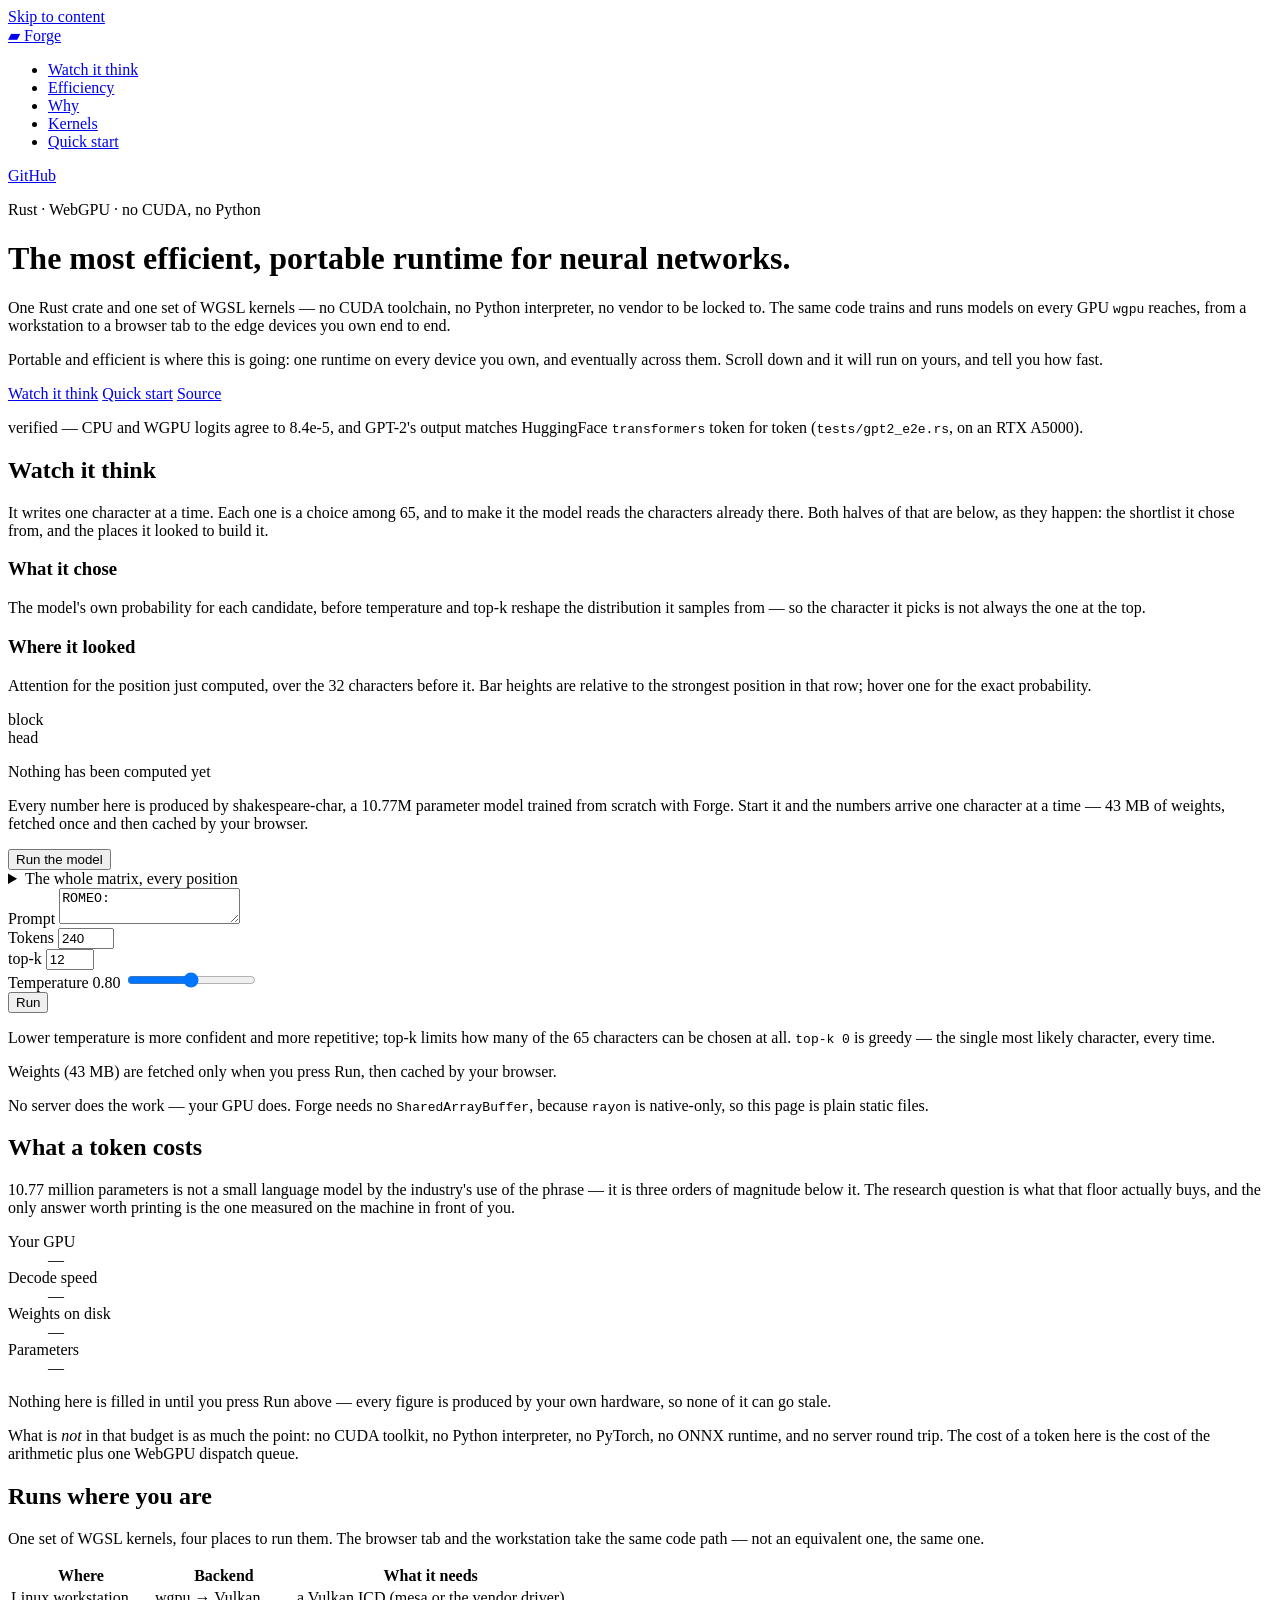
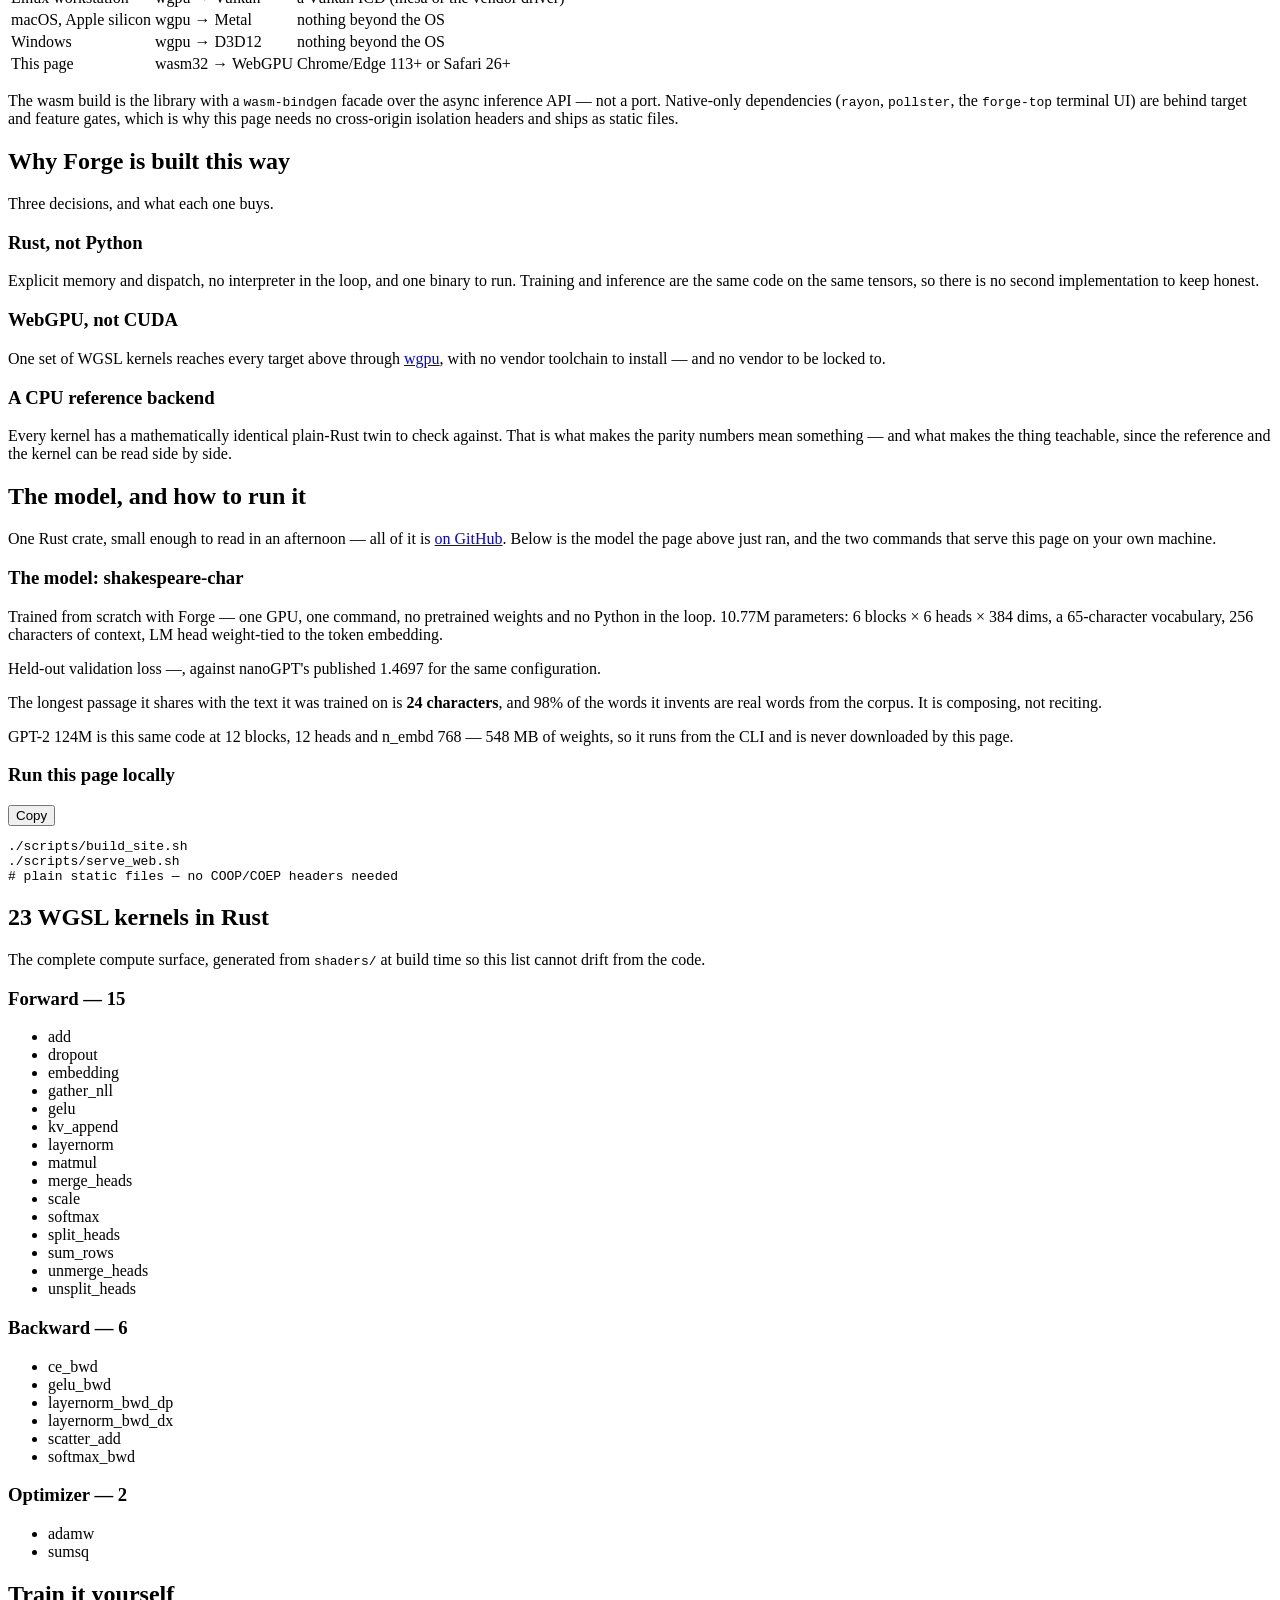
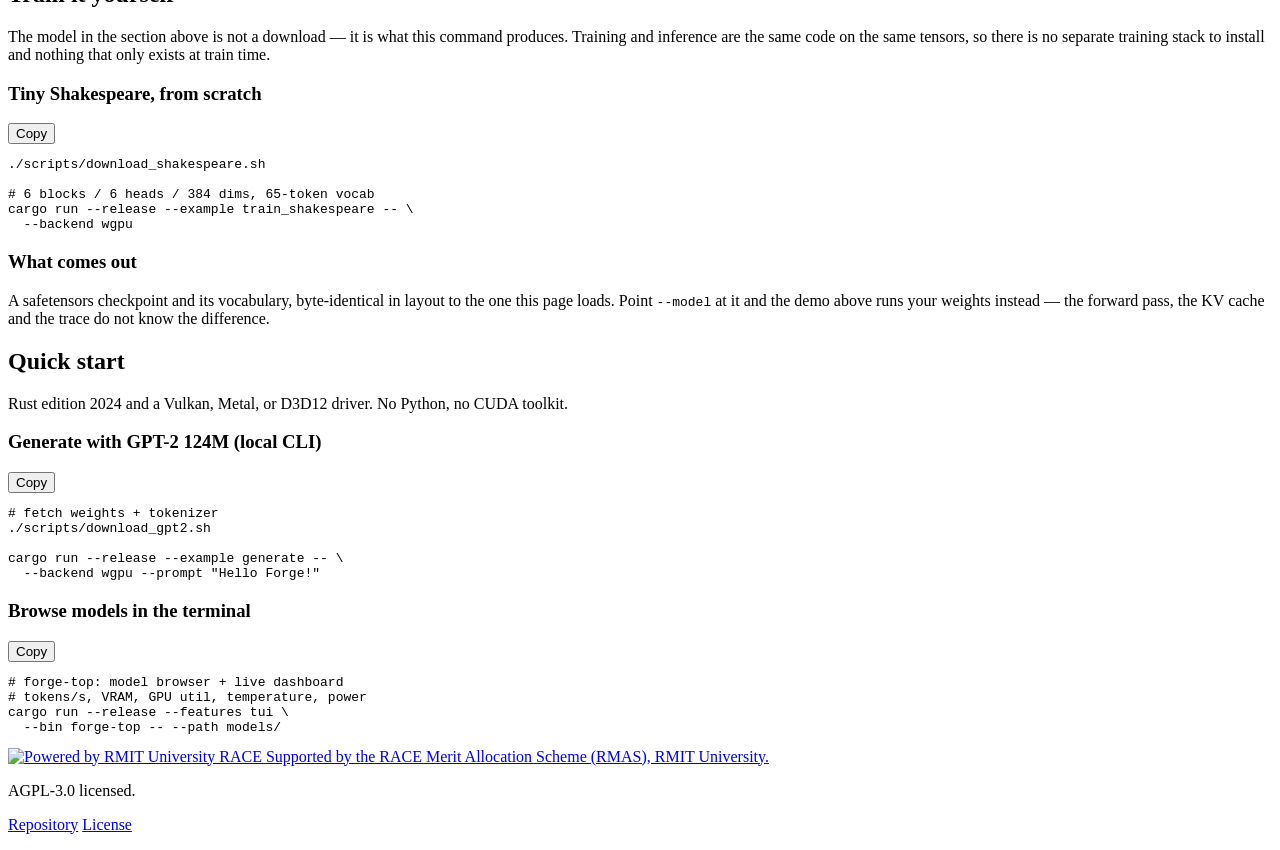
==== docs/src/index.html @ 886dc144 "update hero header and support program info Signed-off-by: bowen <bowen.li.hurd@gmail.com>" ====
<!doctype html>
<html lang="en">
  <head>
    <meta charset="utf-8" />
    <meta name="viewport" content="width=device-width, initial-scale=1" />
    <title>Forge — an efficient, portable runtime for neural networks</title>
    <meta
      name="description"
      content="Forge is a runtime for training and running neural networks: one Rust crate
               and one set of WGSL kernels, no CUDA toolchain and no Python interpreter. The same
               code runs on every GPU wgpu reaches — Vulkan, Metal, D3D12 and WebGPU in a
               browser tab — so it goes wherever the hardware you own goes. Read a GPT's own
               attention matrix, head by head, on your own GPU, and measure what a token
               costs there."
    />
    <!-- Relative, never root-absolute: the site is served from /forge/, not /. -->
    <link rel="stylesheet" href="./assets/app.css" />
    <link rel="icon" href="./favicon.svg" type="image/svg+xml" />
  </head>
  <body>
    <a
      href="#main"
      class="sr-only focus:not-sr-only focus:absolute focus:z-50 focus:m-3 focus:rounded focus:bg-forge-600 focus:px-3 focus:py-2 focus:text-white"
      >Skip to content</a
    >

    <nav
      class="sticky top-0 z-40 border-b border-ink-100 bg-white/85 backdrop-blur dark:border-ink-800 dark:bg-ink-950/85"
    >
      <div class="wrap flex h-14 items-center justify-between gap-4">
        <a href="#top" class="flex items-center gap-2 font-semibold tracking-tight">
          <span aria-hidden="true" class="text-forge-500">▰</span> Forge
        </a>
        <ul class="hidden gap-5 text-sm text-ink-500 sm:flex dark:text-ink-300">
          <li><a class="hover:text-forge-600" href="#demo">Watch it think</a></li>
          <li><a class="hover:text-forge-600" href="#efficiency">Efficiency</a></li>
          <li><a class="hover:text-forge-600" href="#why">Why</a></li>
          <li><a class="hover:text-forge-600" href="#kernels">Kernels</a></li>
          <li><a class="hover:text-forge-600" href="#quickstart">Quick start</a></li>
        </ul>
        <a
          class="btn-ghost text-sm"
          href="https://github.com/Aisuko/forge"
          rel="noopener"
          >GitHub</a
        >
      </div>
    </nav>

    <main id="main">
      <!-- ── Hero ────────────────────────────────────────────────────── -->
      <header id="top" class="wrap py-16 sm:py-24">
        <p class="chip">Rust · WebGPU · no CUDA, no Python</p>
        <!-- Through v7 the page opened by asking how little it takes to run a
             language model. That sells the demo, not the project: the small
             model is a consequence of the goal, not the goal. The goal is the
             runtime. -->
        <h1 class="mt-5 text-4xl font-bold tracking-tight sm:text-6xl">
          The most efficient, portable runtime for
          <span class="text-forge-600">neural networks</span>.
        </h1>
        <p class="lede text-lg">
          One Rust crate and one set of WGSL kernels — no CUDA toolchain, no
          Python interpreter, no vendor to be locked to. The same code trains and runs
          models on every GPU <code class="font-mono">wgpu</code> reaches, from
          a workstation to a browser tab to the edge devices you own end to end.
        </p>
        <!-- Stated as a direction, deliberately: splitting one job across
             several devices is excluded from Roadmap V4, and the rest of this
             page only prints numbers it measured. -->
        <p class="lede text-lg">
          Portable and efficient is where this is going: one runtime on every
          device you own, and eventually across them. Scroll down and it will
          run on yours, and tell you how fast.
        </p>
        <div class="mt-8 flex flex-wrap gap-3">
          <a class="btn-primary" href="#demo">Watch it think</a>
          <a class="btn-ghost" href="#quickstart">Quick start</a>
          <a class="btn-ghost" href="https://github.com/Aisuko/forge" rel="noopener"
            >Source</a
          >
        </div>

        <!-- All the parity evidence the page needs, in one line. Measured
             locally on an RTX A5000 by tests/gpt2_e2e.rs — CI runs on a
             software Vulkan driver and does not produce these numbers. -->
        <p class="mt-10 max-w-2xl text-sm text-ink-500 dark:text-ink-300">
          <span class="font-mono text-forge-600">verified</span> — CPU and WGPU
          logits agree to <span class="font-mono">8.4e-5</span>, and GPT-2's
          output matches HuggingFace
          <code class="font-mono">transformers</code> token for token
          (<code class="font-mono">tests/gpt2_e2e.rs</code>, on an RTX A5000).
        </p>
      </header>

      <!-- ── Watch it think: the attention matrix, flat ──────────────── -->
      <section id="demo" class="section">
        <!-- No full-bleed wrapper any more: a flat grid reads better at the
             page's own width than stretched to 1800px, which the six-station
             3D pipeline needed and nothing here does. -->
        <div>
          <div class="wrap">
            <h2 class="h2">Watch it think</h2>
            <!-- The section's claim, stated. Through v6 this heading was
                 followed straight by a 246 x 246 grid, which is an answer to a
                 question the visitor had not been asked yet. -->
            <p class="lede">
              It writes one character at a time. Each one is a choice among 65,
              and to make it the model reads the characters already there. Both
              halves of that are below, as they happen: the shortlist it chose
              from, and the places it looked to build it.
            </p>
          </div>

          <div class="wrap mt-8 grid items-start gap-5 lg:grid-cols-5">
            <div class="lg:col-span-3">
              <!-- The two panels share one cover, so it must wrap both. -->
              <div id="stage-panels" class="relative">
                <div class="card">
                  <h3 class="panel-h">What it chose</h3>
                  <!-- These probabilities are top_probs() over the raw logits —
                       a real softmax across the whole vocabulary, taken before
                       temperature and top-k touch anything. Saying so matters:
                       the character actually sampled comes from the reshaped
                       distribution, so the top bar and the chosen bar are
                       allowed to differ, and that is the panel's best moment
                       rather than a bug. -->
                  <p class="panel-sub">
                    The model's own probability for each candidate, before
                    temperature and top-k reshape the distribution it samples
                    from — so the character it picks is not always the one at the
                    top.
                  </p>
                  <p id="dec-context" class="dec-context"></p>
                  <div id="dec-bars" class="mt-2"></div>
                  <p id="dec-note" class="panel-note"></p>
                </div>

                <div id="look-card" class="card mt-4">
                  <h3 class="panel-h">Where it looked</h3>
                  <p class="panel-sub">
                    Attention for the position just computed, over the 32
                    characters before it. Bar heights are relative to the
                    strongest position in that row; hover one for the exact
                    probability.
                  </p>

                  <!-- 6 blocks x 6 heads. Buttons, not a <select>: the whole
                       point is that switching is one click and the difference
                       between two heads is visible immediately — which it only
                       is now that the caption underneath says what changed. -->
                  <div class="mt-4 flex flex-wrap items-center gap-x-4 gap-y-2">
                    <div class="head-pick" role="group" aria-label="Block">
                      <span class="head-pick-label">block</span>
                      <div id="pick-block" class="contents"></div>
                    </div>
                    <div class="head-pick" role="group" aria-label="Head">
                      <span class="head-pick-label">head</span>
                      <div id="pick-head" class="contents"></div>
                    </div>
                  </div>

                  <div id="heat-strip" class="strip mt-3"></div>
                  <!-- Every clause of this line is generated from a number
                       measured on the matrix in front of you. Hand-written head
                       labels were the alternative and they cannot survive a
                       retrain. -->
                  <p
                    id="heat-caption"
                    class="panel-caption"
                    role="status"
                    aria-live="polite"
                  ></p>
                </div>

                <!-- Until the model runs both panels are empty. The Run button
                     beside them says what to press, but on a phone the columns
                     stack and it is a screen away, so the cover still carries
                     the idle, loading and failed states and starts the same
                     run. Removed for good once real numbers land. -->
                <div id="stage-idle" class="stage-idle">
                  <p class="text-sm font-medium">Nothing has been computed yet</p>
                  <p
                    id="stage-idle-text"
                    class="mt-1 max-w-md text-xs text-ink-500 dark:text-ink-300"
                    role="status"
                    aria-live="polite"
                  >
                    Every number here is produced by
                    <span class="font-mono">shakespeare-char</span>, a 10.77M
                    parameter model trained from scratch with Forge. Start it and
                    the numbers arrive one character at a time — 43 MB of
                    weights, fetched once and then cached by your browser.
                  </p>
                  <button id="stage-idle-run" class="btn-primary mt-4" type="button">
                    Run the model
                  </button>
                </div>
              </div>

              <!-- The overview, for people who want it — and closed by default,
                   because at 246 positions it is a two-pixel-per-cell picture
                   with no room for the character axes, which is exactly the
                   thing nobody could read. -->
              <details id="heat-details" class="mt-4">
                <summary class="heat-summary">
                  The whole matrix, every position
                </summary>
                <div class="heat-wrap mt-3">
                  <canvas id="heat" class="h-full w-full" aria-hidden="true"></canvas>
                </div>
                <p id="heat-readout" class="heat-readout" role="status"></p>
                <!-- Said out loud because it is the one place the picture is not
                     the number: a linear ramp would render as a bright diagonal
                     on black and nothing else. -->
                <p class="mt-1 text-xs text-ink-500 dark:text-ink-300">
                  Rows are queries, columns are keys, and the triangle is the
                  causal mask — no position may attend to the future. Brightness
                  is <span class="font-mono">p<sup>0.45</sup></span> so small
                  weights stay visible; the number you hover is the raw
                  probability.
                </p>
              </details>
            </div>

            <!-- The controls sit beside the grid, not under it: pressing Run
                 and watching the matrix fill in is the whole point, and that
                 only reads as one action if both are on screen at once. -->
            <div class="lg:col-span-2">
              <div class="card">
                <!-- Replaced by demo.js when WebGPU is unavailable; the page
                     stays complete either way. -->
                <div id="demo-panel">
                  <noscript>
                    <p class="text-sm text-ink-500 dark:text-ink-300">
                      The demo needs JavaScript. Everything else on this page
                      works without it — or run the model locally with
                      <code class="font-mono">./scripts/build_site.sh</code>.
                    </p>
                  </noscript>

                  <div id="demo-app" hidden>
                    <label for="demo-prompt" class="block text-sm font-medium"
                      >Prompt</label
                    >
                    <textarea
                      id="demo-prompt"
                      rows="2"
                      class="mt-2 w-full rounded-lg border border-ink-100 bg-white p-3 font-mono text-sm dark:border-ink-700 dark:bg-ink-900"
                    >ROMEO:</textarea
                    >
                    <!-- Toggled through the `hidden` *property* by demo.js, so
                         it must not also carry Tailwind's `hidden` class —
                         display:none from a class survives hidden = false. -->
                    <p
                      id="demo-charset"
                      class="mt-2 text-sm text-forge-700 dark:text-forge-300"
                      role="status"
                      hidden
                    ></p>

                    <div class="mt-4 flex flex-wrap items-end gap-4">
                      <div>
                        <label for="demo-tokens" class="block text-sm font-medium"
                          >Tokens</label
                        >
                        <input
                          id="demo-tokens"
                          type="number"
                          value="240"
                          min="1"
                          max="240"
                          class="mt-1 w-24 rounded-lg border border-ink-100 bg-white p-2 font-mono text-sm dark:border-ink-700 dark:bg-ink-900"
                        />
                      </div>
                      <div>
                        <label for="demo-topk" class="block text-sm font-medium"
                          >top-k</label
                        >
                        <input
                          id="demo-topk"
                          type="number"
                          value="12"
                          min="0"
                          max="65"
                          class="mt-1 w-24 rounded-lg border border-ink-100 bg-white p-2 font-mono text-sm dark:border-ink-700 dark:bg-ink-900"
                        />
                      </div>
                      <div>
                        <label for="demo-temp" class="block text-sm font-medium"
                          >Temperature
                          <span id="demo-temp-out" class="font-mono text-ink-500 dark:text-ink-300"
                            >0.80</span
                          ></label
                        >
                        <input
                          id="demo-temp"
                          type="range"
                          value="0.8"
                          min="0.1"
                          max="1.5"
                          step="0.05"
                          class="mt-3 w-40 accent-forge-500"
                        />
                      </div>
                      <button id="demo-run" class="btn-primary" type="button">
                        Run
                      </button>
                      <button id="demo-stop" class="btn-ghost" type="button" hidden>
                        Stop
                      </button>
                    </div>

                    <!-- top-k 40 over a 65-character vocabulary keeps 62% of the
                         vocabulary, which is barely a filter; nanoGPT's 200 is
                         tuned for 50257 BPE tokens. 12 is the equivalent cut
                         here. -->
                    <p class="mt-3 text-xs text-ink-500 dark:text-ink-300">
                      Lower temperature is more confident and more repetitive;
                      top-k limits how many of the 65 characters can be chosen at
                      all. <code class="font-mono">top-k 0</code> is greedy — the
                      single most likely character, every time.
                    </p>

                    <div id="demo-progress-wrap" class="mt-4" aria-hidden="true" hidden>
                      <div
                        class="h-2 w-full overflow-hidden rounded bg-ink-100 dark:bg-ink-800"
                      >
                        <div
                          id="demo-progress"
                          class="h-full w-0 bg-forge-500 transition-[width]"
                        ></div>
                      </div>
                    </div>

                    <p
                      id="demo-status"
                      class="mt-3 font-mono text-xs text-ink-500 dark:text-ink-300"
                      role="status"
                      aria-live="polite"
                    >
                      Weights (43 MB) are fetched only when you press Run, then
                      cached by your browser.
                    </p>

                    <pre
                      id="demo-output"
                      class="scroll-x mt-4 max-h-96 min-h-32 overflow-y-auto whitespace-pre-wrap rounded-lg border border-ink-100 bg-white p-4 font-mono text-sm dark:border-ink-700 dark:bg-ink-900"
                    ></pre>

                    <!-- Filled by demo.js from model/metrics.json, which
                         ship_char_model.sh writes beside the weights. Stays
                         empty when that file is absent: a hard-coded quality
                         figure is exactly what this element exists to replace. -->
                    <p
                      id="demo-quality"
                      class="mt-3 text-xs text-ink-500 dark:text-ink-300"
                      hidden
                    ></p>
                  </div>
                </div>
              </div>
            </div>
          </div>

          <!-- Shown instead of the grid if the 2D canvas is unavailable or
               attention.js fails to load. Plain prose, so it survives whatever
               took the canvas down. -->
          <div id="stage-fallback" class="wrap mt-4" hidden>
            <div class="card">
              <h3 class="font-semibold">The calculation, in words</h3>
              <p class="mt-2 text-sm text-ink-500 dark:text-ink-300">
                "Where it looked" could not be drawn in this browser. The model
                still ran on your GPU, and the shortlist and the numbers beside
                it are real. What the missing panel shows is this: each character
                becomes a 384-number
                vector — its token embedding plus a position embedding — and
                that vector is the residual stream every later stage reads and
                writes. A LayerNorm rescales it; one matrix multiply turns it
                into a Query, a Key and a Value per head; each Query is scored
                against every Key as q · kᵢ / √64; a softmax over those scores,
                masked so no position sees the future, decides how much of each
                Value to collect; and the weighted sum is the head's output. Six
                heads do that at once on different 64-dimension slices, their
                outputs are laid end to end back into 384 numbers, a projection
                mixes them, and the result is <em>added</em> to the stream
                rather than replacing it. A second LayerNorm, an MLP that widens
                384 → 1536, applies GELU and comes back, one more addition —
                and that is one block, six blocks deep. A final LayerNorm and
                the embedding table used backwards turn the last position's 384
                numbers into a probability for each of the 65 characters.
              </p>
              <p id="stage-fallback-tokens" class="mt-3 font-mono text-xs text-ink-500 dark:text-ink-300"></p>
            </div>
          </div>

          <p class="wrap mt-4 text-sm text-ink-500 dark:text-ink-300">
            No server does the work — your GPU does. Forge needs no
            <code class="font-mono">SharedArrayBuffer</code>, because
            <code class="font-mono">rayon</code> is native-only, so this page is
            plain static files.
          </p>
        </div>
      </section>

      <!-- ── What a token costs ──────────────────────────────────────── -->
      <section id="efficiency" class="section">
        <div class="wrap">
          <h2 class="h2">What a token costs</h2>
          <p class="lede">
            10.77 million parameters is not a small language model by the
            industry's use of the phrase — it is three orders of magnitude
            below it. The research question is what that floor actually buys,
            and the only answer worth printing is the one measured on the
            machine in front of you.
          </p>

          <div class="mt-8 grid gap-5 sm:grid-cols-2 lg:grid-cols-4">
            <div class="card">
              <dt class="text-sm text-ink-500 dark:text-ink-300">Your GPU</dt>
              <dd id="eff-gpu" class="mt-1 font-mono text-sm">—</dd>
            </div>
            <div class="card">
              <dt class="text-sm text-ink-500 dark:text-ink-300">Decode speed</dt>
              <dd id="eff-tps" class="mt-1 text-2xl font-semibold">—</dd>
            </div>
            <div class="card">
              <dt class="text-sm text-ink-500 dark:text-ink-300">Weights on disk</dt>
              <dd id="eff-size" class="mt-1 text-2xl font-semibold">—</dd>
            </div>
            <div class="card">
              <dt class="text-sm text-ink-500 dark:text-ink-300">Parameters</dt>
              <dd id="eff-params" class="mt-1 text-2xl font-semibold">—</dd>
            </div>
          </div>

          <p id="eff-note" class="mt-4 text-sm text-ink-500 dark:text-ink-300">
            Nothing here is filled in until you press Run above — every figure
            is produced by your own hardware, so none of it can go stale.
          </p>

          <p class="mt-5 max-w-3xl text-sm text-ink-500 dark:text-ink-300">
            What is <em>not</em> in that budget is as much the point: no CUDA
            toolkit, no Python interpreter, no PyTorch, no ONNX runtime, and no
            server round trip. The cost of a token here is the cost of the
            arithmetic plus one WebGPU dispatch queue.
          </p>
        </div>
      </section>

      <!-- ── Runs where you are ──────────────────────────────────────── -->
      <section id="portable" class="section">
        <div class="wrap">
          <h2 class="h2">Runs where you are</h2>
          <p class="lede">
            One set of WGSL kernels, four places to run them. The browser tab
            and the workstation take the same code path — not an equivalent
            one, the same one.
          </p>

          <div class="scroll-x mt-8">
            <table class="w-full min-w-xl text-left text-sm">
              <thead class="text-ink-500 dark:text-ink-300">
                <tr class="border-b border-ink-100 dark:border-ink-800">
                  <th class="py-2 pr-4 font-medium">Where</th>
                  <th class="py-2 pr-4 font-medium">Backend</th>
                  <th class="py-2 font-medium">What it needs</th>
                </tr>
              </thead>
              <tbody class="font-mono text-xs">
                <tr class="border-b border-ink-100 dark:border-ink-800">
                  <td class="py-2 pr-4">Linux workstation</td>
                  <td class="py-2 pr-4">wgpu → Vulkan</td>
                  <td class="py-2">a Vulkan ICD (mesa or the vendor driver)</td>
                </tr>
                <tr class="border-b border-ink-100 dark:border-ink-800">
                  <td class="py-2 pr-4">macOS, Apple silicon</td>
                  <td class="py-2 pr-4">wgpu → Metal</td>
                  <td class="py-2">nothing beyond the OS</td>
                </tr>
                <tr class="border-b border-ink-100 dark:border-ink-800">
                  <td class="py-2 pr-4">Windows</td>
                  <td class="py-2 pr-4">wgpu → D3D12</td>
                  <td class="py-2">nothing beyond the OS</td>
                </tr>
                <tr>
                  <td class="py-2 pr-4">This page</td>
                  <td class="py-2 pr-4">wasm32 → WebGPU</td>
                  <td class="py-2">Chrome/Edge 113+ or Safari 26+</td>
                </tr>
              </tbody>
            </table>
          </div>

          <p class="mt-5 max-w-3xl text-sm text-ink-500 dark:text-ink-300">
            The wasm build is the library with a
            <code class="font-mono">wasm-bindgen</code> facade over the async
            inference API — not a port. Native-only dependencies
            (<code class="font-mono">rayon</code>,
            <code class="font-mono">pollster</code>, the
            <code class="font-mono">forge-top</code> terminal UI) are behind
            target and feature gates, which is why this page needs no
            cross-origin isolation headers and ships as static files.
          </p>
        </div>
      </section>

      <!-- ── Why ─────────────────────────────────────────────────────── -->
      <section id="why" class="section">
        <div class="wrap">
          <h2 class="h2">Why Forge is built this way</h2>
          <p class="lede">Three decisions, and what each one buys.</p>

          <div class="mt-8 grid gap-5 md:grid-cols-3">
            <div class="card">
              <h3 class="font-semibold">Rust, not Python</h3>
              <p class="mt-2 text-sm text-ink-500 dark:text-ink-300">
                Explicit memory and dispatch, no interpreter in the loop, and
                one binary to run. Training and inference are the same code on
                the same tensors, so there is no second implementation to keep
                honest.
              </p>
            </div>
            <div class="card">
              <h3 class="font-semibold">WebGPU, not CUDA</h3>
              <p class="mt-2 text-sm text-ink-500 dark:text-ink-300">
                One set of WGSL kernels reaches every target above through
                <a class="text-forge-600 hover:underline" href="https://github.com/gfx-rs/wgpu" rel="noopener">wgpu</a>,
                with no vendor toolchain to install — and no vendor to be
                locked to.
              </p>
            </div>
            <div class="card">
              <h3 class="font-semibold">A CPU reference backend</h3>
              <p class="mt-2 text-sm text-ink-500 dark:text-ink-300">
                Every kernel has a mathematically identical plain-Rust twin to
                check against. That is what makes the parity numbers mean
                something — and what makes the thing teachable, since the
                reference and the kernel can be read side by side.
              </p>
            </div>
          </div>
        </div>
      </section>

      <!-- ── The model, and how to run it ────────────────────────────── -->
      <!-- Through v7 this section was "Read the whole thing": a four-entry
           catalogue of source directories plus the safetensors-vs-.pt
           checkpoint note. That is a table of contents for a repo the visitor
           has not cloned, and it restated block dimensions the section above
           has already shown them. The invitation to read now fits in one link,
           and the two cards keep what is actually about this page: the model it
           ran, and how to serve it yourself. -->
      <section id="read" class="section">
        <div class="wrap">
          <h2 class="h2">The model, and how to run it</h2>
          <p class="lede">
            One Rust crate, small enough to read in an afternoon — all of it is
            <a
              class="text-forge-600 hover:underline"
              href="https://github.com/Aisuko/forge"
              rel="noopener"
              >on GitHub</a
            >. Below is the model the page above just ran, and the two commands
            that serve this page on your own machine.
          </p>

          <!-- items-start, not the default stretch: the commands card is three
               lines against the model card's four paragraphs, and stretched to
               match it is two thirds empty box, which reads as content that
               failed to load. -->
          <div class="mt-8 grid items-start gap-5 md:grid-cols-2">
            <div class="card">
              <h3 class="font-semibold">
                The model: <span class="font-mono">shakespeare-char</span>
              </h3>
              <p class="mt-2 text-sm text-ink-500 dark:text-ink-300">
                Trained from scratch with Forge — one GPU, one command, no
                pretrained weights and no Python in the loop. 10.77M parameters:
                6 blocks × 6 heads × 384 dims, a 65-character vocabulary, 256
                characters of context, LM head weight-tied to the token
                embedding.
              </p>
              <!-- #model-val is filled by demo.js from model/metrics.json,
                   which ship_char_model.sh writes by *measuring* the weights it
                   ships. The em dash is what a visitor sees if that file is
                   missing; a number typed in here is what this element exists to
                   avoid. -->
              <p class="mt-2 text-sm text-ink-500 dark:text-ink-300">
                Held-out validation loss
                <span id="model-val" class="font-mono">—</span>, against
                nanoGPT's published <span class="font-mono">1.4697</span> for the
                same configuration.
              </p>
              <!-- Measured 2026-07-30 on the shipped weights by the corpus probe
                   in scripts/train_char.sh; recorded in
                   checkpoints/campaign/report.md. Static because the probe lives
                   in the campaign harness, not the trainer, so metrics.json has
                   no field for it — unlike the loss above, this figure does not
                   update itself. -->
              <p class="mt-2 text-sm text-ink-500 dark:text-ink-300">
                The longest passage it shares with the text it was trained on is
                <strong>24 characters</strong>, and 98% of the words it invents
                are real words from the corpus. It is composing, not reciting.
              </p>
              <p class="mt-2 text-sm text-ink-500 dark:text-ink-300">
                GPT-2 124M is this same code at 12 blocks, 12 heads and n_embd
                768 — 548 MB of weights, so it runs from the CLI and is never
                downloaded by this page.
              </p>
            </div>
            <div class="card">
              <div class="flex items-center justify-between gap-3">
                <h3 class="font-semibold">Run this page locally</h3>
                <button class="btn-ghost text-xs" type="button" data-copy="cmd-web">
                  Copy
                </button>
              </div>
              <div class="scroll-x mt-3">
                <pre id="cmd-web" class="font-mono text-xs leading-relaxed">./scripts/build_site.sh
./scripts/serve_web.sh
# plain static files — no COOP/COEP headers needed</pre>
              </div>
            </div>
          </div>
        </div>
      </section>

      <!-- ── Kernels ─────────────────────────────────────────────────── -->
      <section id="kernels" class="section">
        <div class="wrap">
          <h2 class="h2">23 WGSL kernels in Rust</h2>
          <p class="lede">
            The complete compute surface, generated from
            <code class="font-mono">shaders/</code> at build time so this list
            cannot drift from the code.
          </p>
          <!-- Generated from shaders/ at build time by scripts/build_site.sh;
               edit that script, not this list. -->
          <div id="kernel-list" class="mt-8 grid gap-5 md:grid-cols-3">
            <div class="card">
              <h3 class="font-semibold">Forward — 15</h3>
              <ul class="mt-3 flex flex-wrap gap-1.5 font-mono text-xs">
                <li class="chip">add</li>
                <li class="chip">dropout</li>
                <li class="chip">embedding</li>
                <li class="chip">gather_nll</li>
                <li class="chip">gelu</li>
                <li class="chip">kv_append</li>
                <li class="chip">layernorm</li>
                <li class="chip">matmul</li>
                <li class="chip">merge_heads</li>
                <li class="chip">scale</li>
                <li class="chip">softmax</li>
                <li class="chip">split_heads</li>
                <li class="chip">sum_rows</li>
                <li class="chip">unmerge_heads</li>
                <li class="chip">unsplit_heads</li>
              </ul>
            </div>
            <div class="card">
              <h3 class="font-semibold">Backward — 6</h3>
              <ul class="mt-3 flex flex-wrap gap-1.5 font-mono text-xs">
                <li class="chip">ce_bwd</li>
                <li class="chip">gelu_bwd</li>
                <li class="chip">layernorm_bwd_dp</li>
                <li class="chip">layernorm_bwd_dx</li>
                <li class="chip">scatter_add</li>
                <li class="chip">softmax_bwd</li>
              </ul>
            </div>
            <div class="card">
              <h3 class="font-semibold">Optimizer — 2</h3>
              <ul class="mt-3 flex flex-wrap gap-1.5 font-mono text-xs">
                <li class="chip">adamw</li>
                <li class="chip">sumsq</li>
              </ul>
            </div>
          </div>
        </div>
      </section>

      <!-- ── Train it yourself ───────────────────────────────────────── -->
      <section id="train" class="section">
        <div class="wrap">
          <h2 class="h2">Train it yourself</h2>
          <p class="lede">
            The model in the section above is not a download — it is what this
            command produces. Training and inference are the same code on the
            same tensors, so there is no separate training stack to install and
            nothing that only exists at train time.
          </p>

          <div class="mt-8 grid gap-5 md:grid-cols-2">
            <div class="card">
              <div class="flex items-center justify-between gap-3">
                <h3 class="font-semibold">Tiny Shakespeare, from scratch</h3>
                <button class="btn-ghost text-xs" type="button" data-copy="cmd-train">
                  Copy
                </button>
              </div>
              <div class="scroll-x mt-3">
                <pre id="cmd-train" class="font-mono text-xs leading-relaxed">./scripts/download_shakespeare.sh

# 6 blocks / 6 heads / 384 dims, 65-token vocab
cargo run --release --example train_shakespeare -- \
  --backend wgpu</pre>
              </div>
            </div>
            <div class="card">
              <h3 class="font-semibold">What comes out</h3>
              <p class="mt-2 text-sm text-ink-500 dark:text-ink-300">
                A safetensors checkpoint and its vocabulary, byte-identical in
                layout to the one this page loads. Point
                <code class="font-mono">--model</code> at it and the demo above
                runs your weights instead — the forward pass, the KV cache and
                the trace do not know the difference.
              </p>
            </div>
          </div>
        </div>
      </section>

      <!-- ── Quick start ─────────────────────────────────────────────── -->
      <section id="quickstart" class="section">
        <div class="wrap">
          <h2 class="h2">Quick start</h2>
          <p class="lede">
            Rust edition 2024 and a Vulkan, Metal, or D3D12 driver. No Python,
            no CUDA toolkit.
          </p>

          <div class="mt-8 grid gap-5 md:grid-cols-2">
            <div class="card">
              <div class="flex items-center justify-between gap-3">
                <h3 class="font-semibold">Generate with GPT-2 124M (local CLI)</h3>
                <button class="btn-ghost text-xs" type="button" data-copy="cmd-generate">
                  Copy
                </button>
              </div>
              <div class="scroll-x mt-3">
                <pre id="cmd-generate" class="font-mono text-xs leading-relaxed"># fetch weights + tokenizer
./scripts/download_gpt2.sh

cargo run --release --example generate -- \
  --backend wgpu --prompt "Hello Forge!"</pre>
              </div>
            </div>

            <div class="card">
              <div class="flex items-center justify-between gap-3">
                <h3 class="font-semibold">Browse models in the terminal</h3>
                <button class="btn-ghost text-xs" type="button" data-copy="cmd-tui">
                  Copy
                </button>
              </div>
              <div class="scroll-x mt-3">
                <pre id="cmd-tui" class="font-mono text-xs leading-relaxed"># forge-top: model browser + live dashboard
# tokens/s, VRAM, GPU util, temperature, power
cargo run --release --features tui \
  --bin forge-top -- --path models/</pre>
              </div>
            </div>
          </div>
        </div>
      </section>
    </main>

    <footer class="border-t border-ink-100 py-10 dark:border-ink-800">
      <!-- The RMAS acknowledgement, above the licence line and separated from
           it, so it reads as a statement rather than as another nav link.
           The lockup is navy on transparent, so it keeps a white plaque in
           both themes — on bg-ink-950 it would otherwise vanish, and
           recolouring someone else's brand asset is not an option. -->
      <div class="wrap">
        <a
          class="inline-flex flex-col items-start gap-4 rounded-lg sm:flex-row sm:items-center"
          href="https://www.rmit.edu.au/partner/hubs/race"
          rel="noopener"
        >
          <span class="rounded-md border border-ink-100 bg-white p-2.5 dark:border-ink-700">
            <img
              src="./PB-RACE-BLUE-SQ-2.svg"
              alt="Powered by RMIT University RACE"
              width="205"
              height="162"
              class="h-16 w-auto"
            />
          </span>
          <span class="max-w-md text-sm text-ink-500 dark:text-ink-300">
            Supported by the RACE Merit Allocation Scheme (RMAS), RMIT
            University.
          </span>
        </a>
      </div>

      <div
        class="wrap mt-8 flex flex-wrap items-center justify-between gap-4 border-t border-ink-100 pt-6 text-sm text-ink-500 dark:border-ink-800 dark:text-ink-300"
      >
        <p>AGPL-3.0 licensed.</p>
        <p class="flex gap-4">
          <a class="hover:text-forge-600" href="https://github.com/Aisuko/forge" rel="noopener"
            >Repository</a
          >
          <!-- No Roadmap link: V4 is not published, so the link 404'd. -->
          <a
            class="hover:text-forge-600"
            href="https://github.com/Aisuko/forge/blob/main/LICENSE"
            rel="noopener"
            >License</a
          >
        </p>
      </div>
    </footer>

    <!-- Modules are deferred by default, so this does not block first paint.
         demo.js pulls in attention.js only when #demo is reached. -->
    <script type="module" src="./demo.js"></script>
    <script type="module">
      // Copy buttons — progressive enhancement, no dependency.
      for (const btn of document.querySelectorAll("[data-copy]")) {
        btn.addEventListener("click", async () => {
          const el = document.getElementById(btn.dataset.copy);
          try {
            await navigator.clipboard.writeText(el.textContent.trim());
            const was = btn.textContent;
            btn.textContent = "Copied";
            setTimeout(() => (btn.textContent = was), 1200);
          } catch {
            btn.textContent = "Press ⌘C";
          }
        });
      }
    </script>
  </body>
</html>
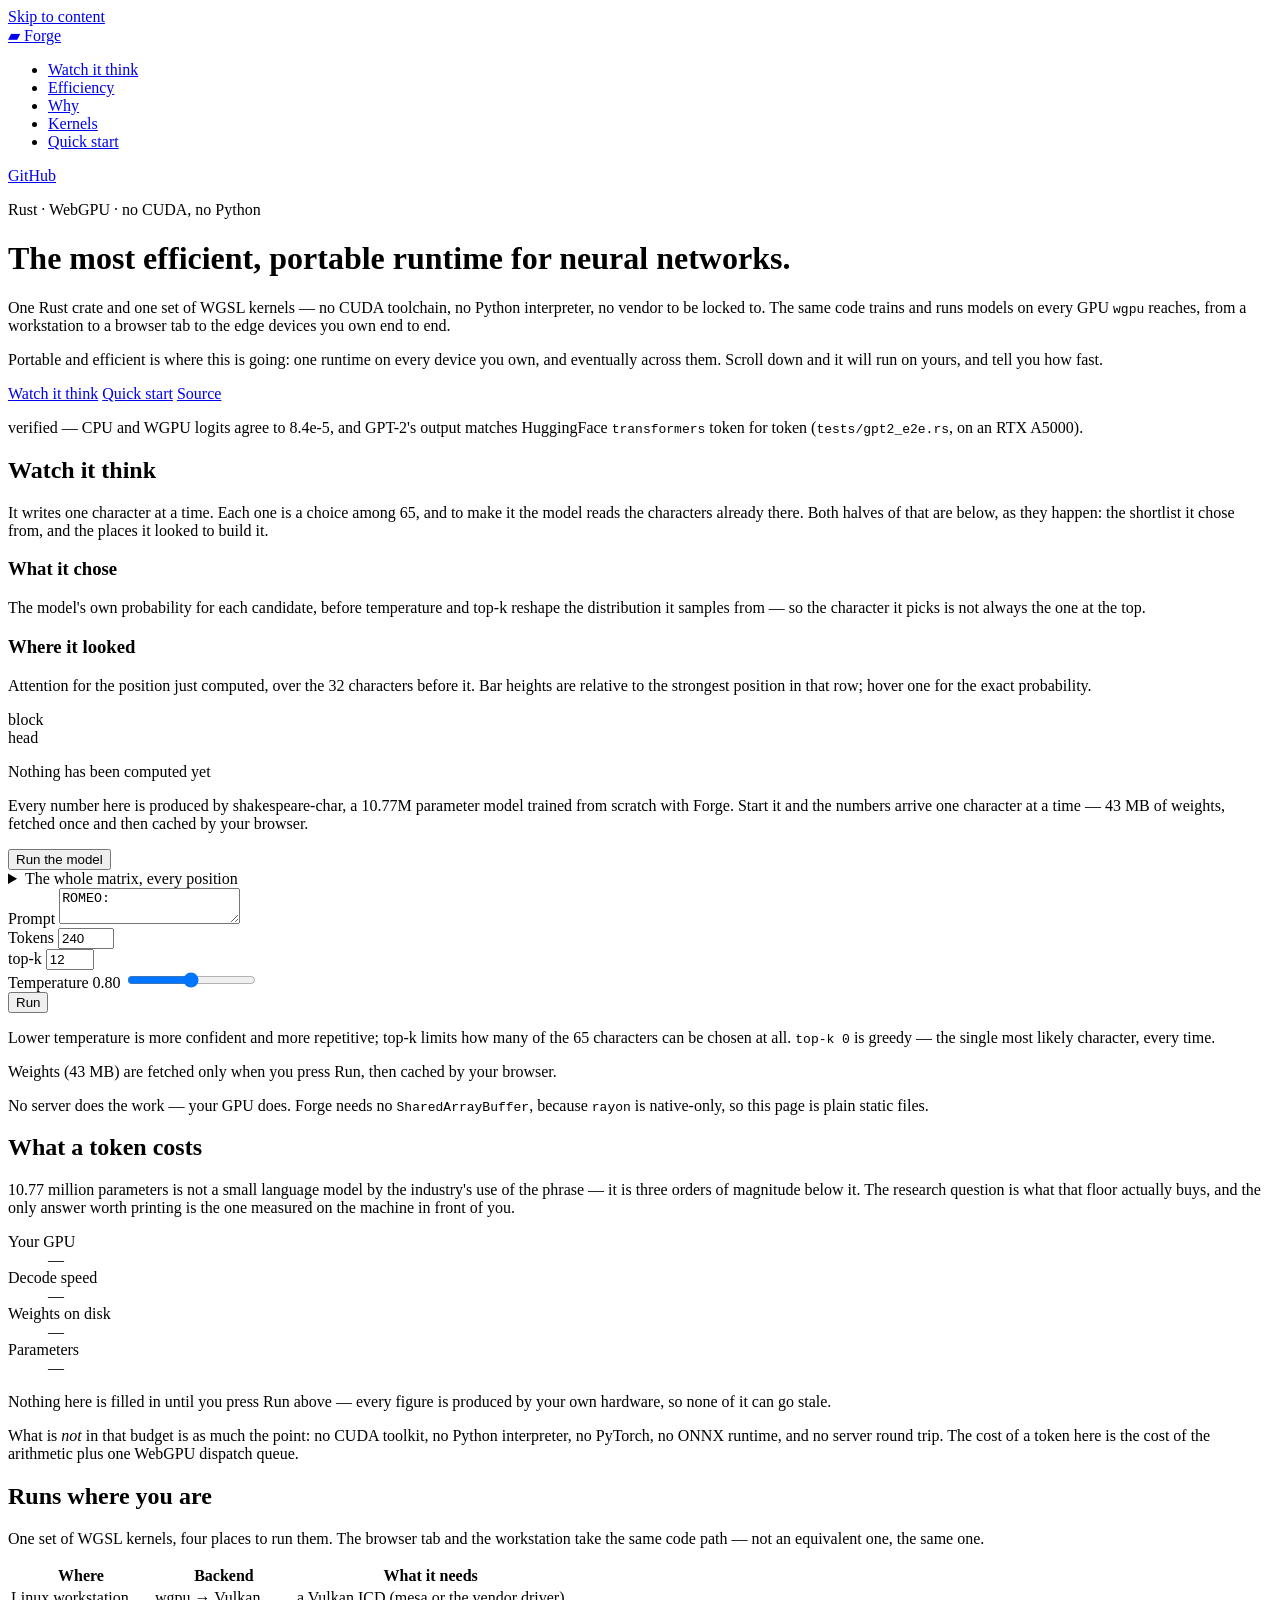
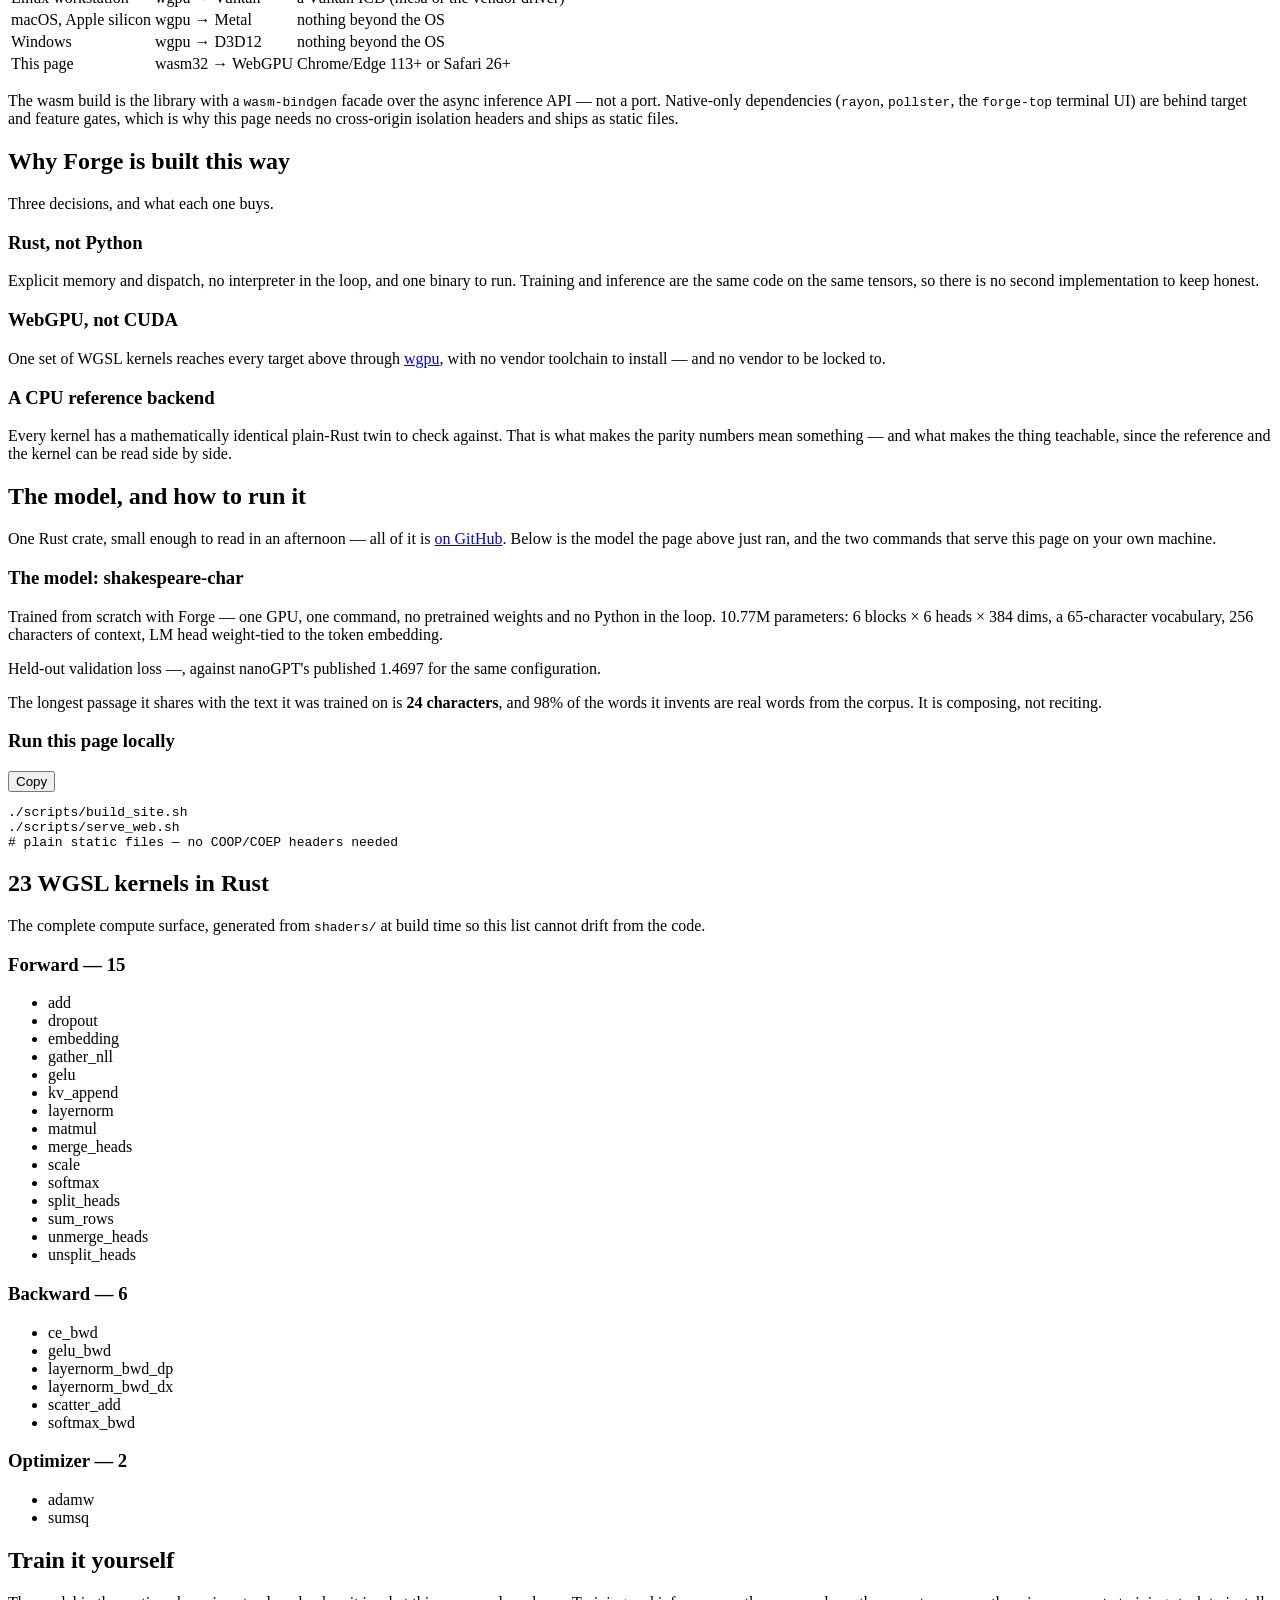
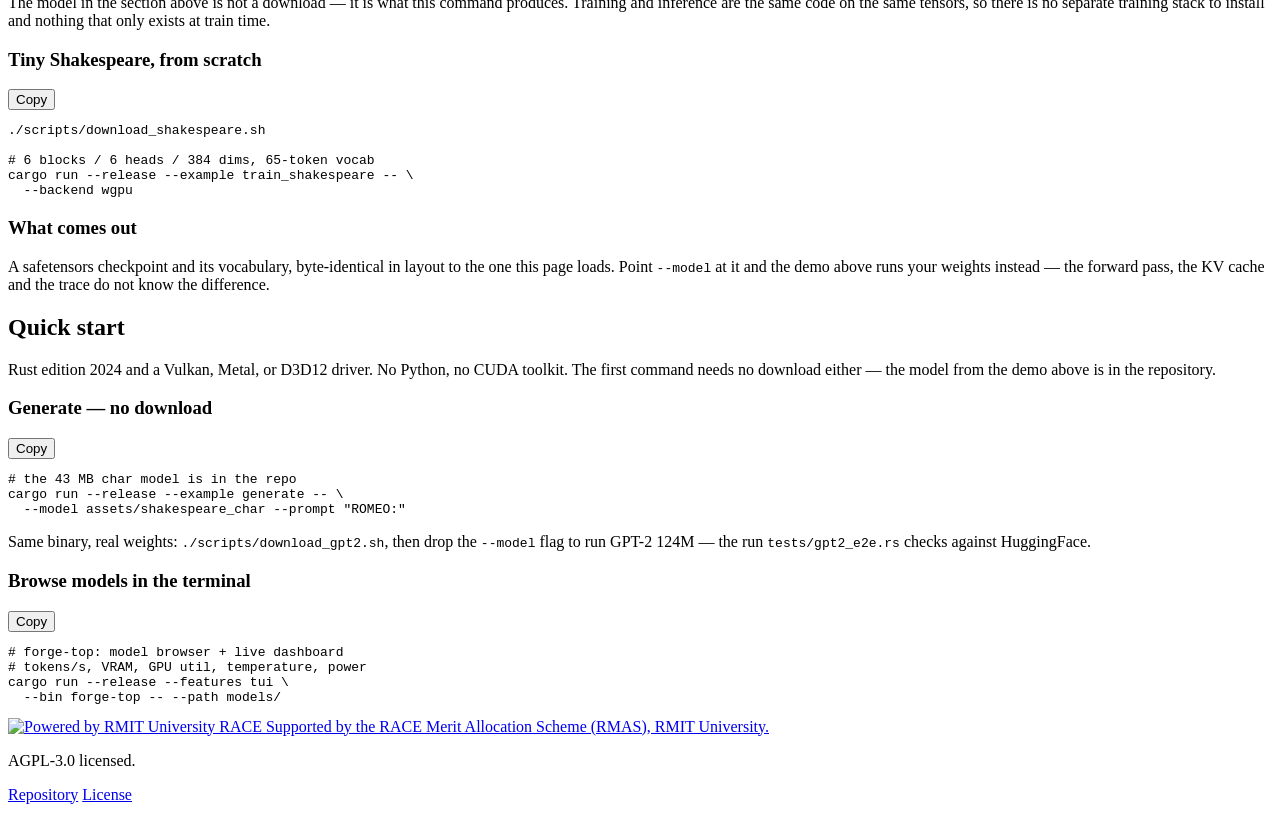
==== commit b2aa9996: "support release pipe Signed-off-by: bowen <bowen.li.hurd@gmail.com>" ====
--- a/docs/src/index.html
+++ b/docs/src/index.html
@@ -603,11 +603,6 @@
                 <strong>24 characters</strong>, and 98% of the words it invents
                 are real words from the corpus. It is composing, not reciting.
               </p>
-              <p class="mt-2 text-sm text-ink-500 dark:text-ink-300">
-                GPT-2 124M is this same code at 12 blocks, 12 heads and n_embd
-                768 — 548 MB of weights, so it runs from the CLI and is never
-                downloaded by this page.
-              </p>
             </div>
             <div class="card">
               <div class="flex items-center justify-between gap-3">
@@ -727,24 +722,33 @@
           <h2 class="h2">Quick start</h2>
           <p class="lede">
             Rust edition 2024 and a Vulkan, Metal, or D3D12 driver. No Python,
-            no CUDA toolkit.
+            no CUDA toolkit. The first command needs no download either — the
+            model from the demo above is in the repository.
           </p>
 
           <div class="mt-8 grid gap-5 md:grid-cols-2">
             <div class="card">
               <div class="flex items-center justify-between gap-3">
-                <h3 class="font-semibold">Generate with GPT-2 124M (local CLI)</h3>
+                <h3 class="font-semibold">Generate — no download</h3>
                 <button class="btn-ghost text-xs" type="button" data-copy="cmd-generate">
                   Copy
                 </button>
               </div>
               <div class="scroll-x mt-3">
-                <pre id="cmd-generate" class="font-mono text-xs leading-relaxed"># fetch weights + tokenizer
-./scripts/download_gpt2.sh
-
+                <pre id="cmd-generate" class="font-mono text-xs leading-relaxed"># the 43 MB char model is in the repo
 cargo run --release --example generate -- \
-  --backend wgpu --prompt "Hello Forge!"</pre>
-              </div>
+  --model assets/shakespeare_char --prompt "ROMEO:"</pre>
+              </div>
+              <!-- GPT-2 is demoted, not dropped: it is the reproduction path
+                   for the hero's parity line, not a second way to start. -->
+              <p class="mt-3 text-sm text-ink-500 dark:text-ink-300">
+                Same binary, real weights:
+                <code class="font-mono">./scripts/download_gpt2.sh</code>, then
+                drop the <code class="font-mono">--model</code> flag to run
+                GPT-2 124M — the run
+                <code class="font-mono">tests/gpt2_e2e.rs</code> checks against
+                HuggingFace.
+              </p>
             </div>
 
             <div class="card">
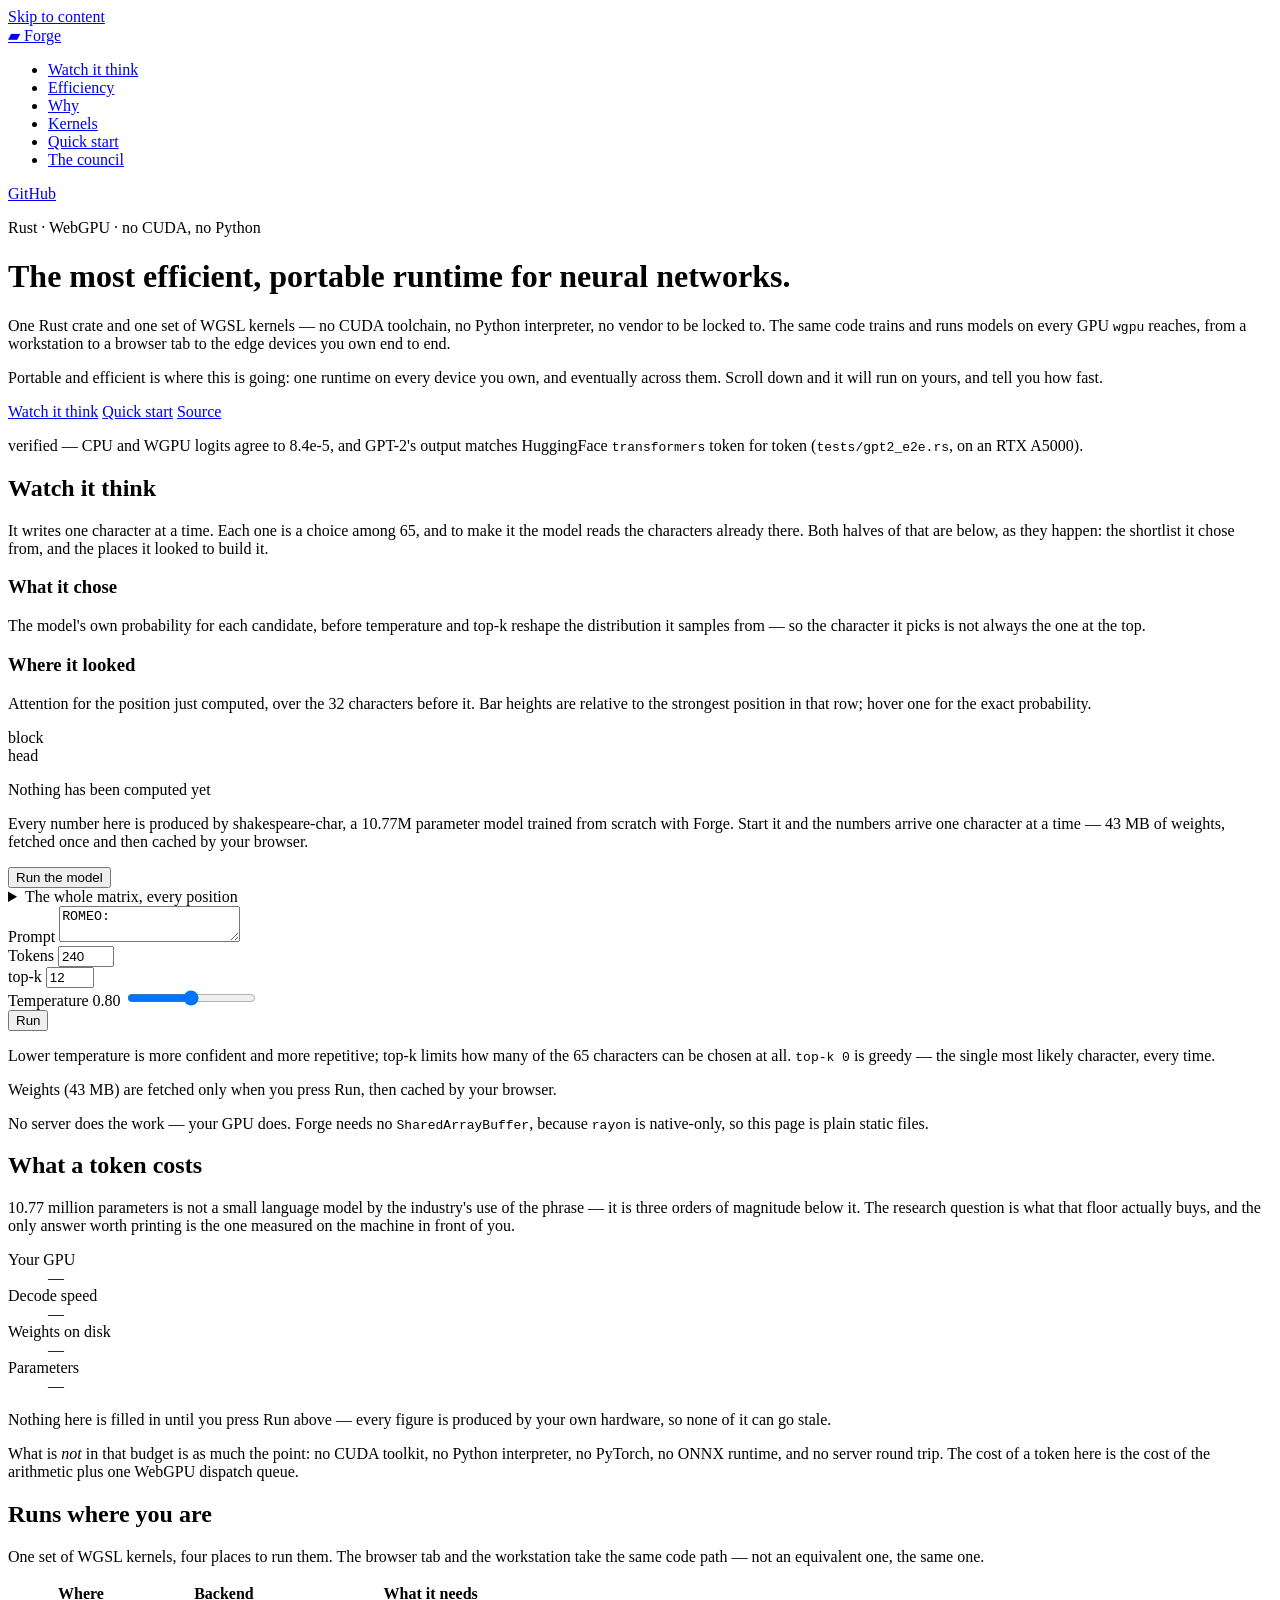
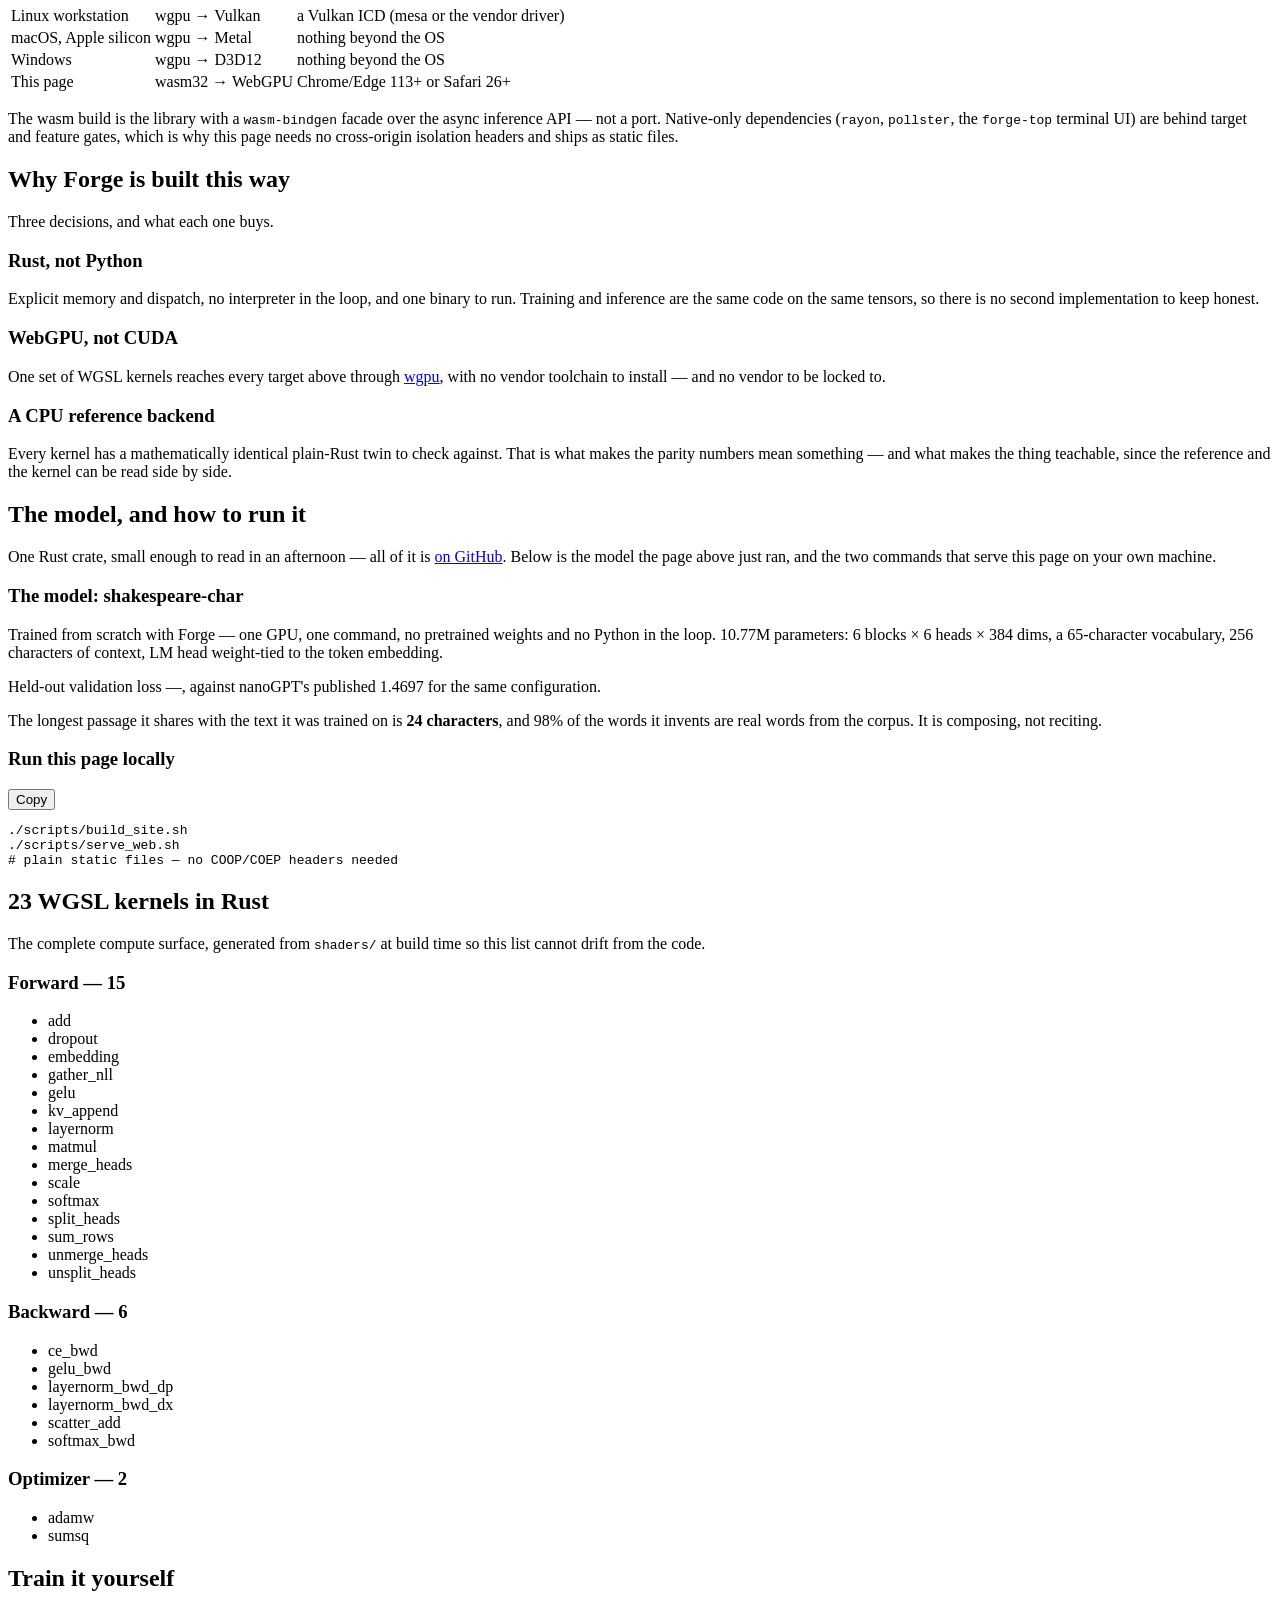
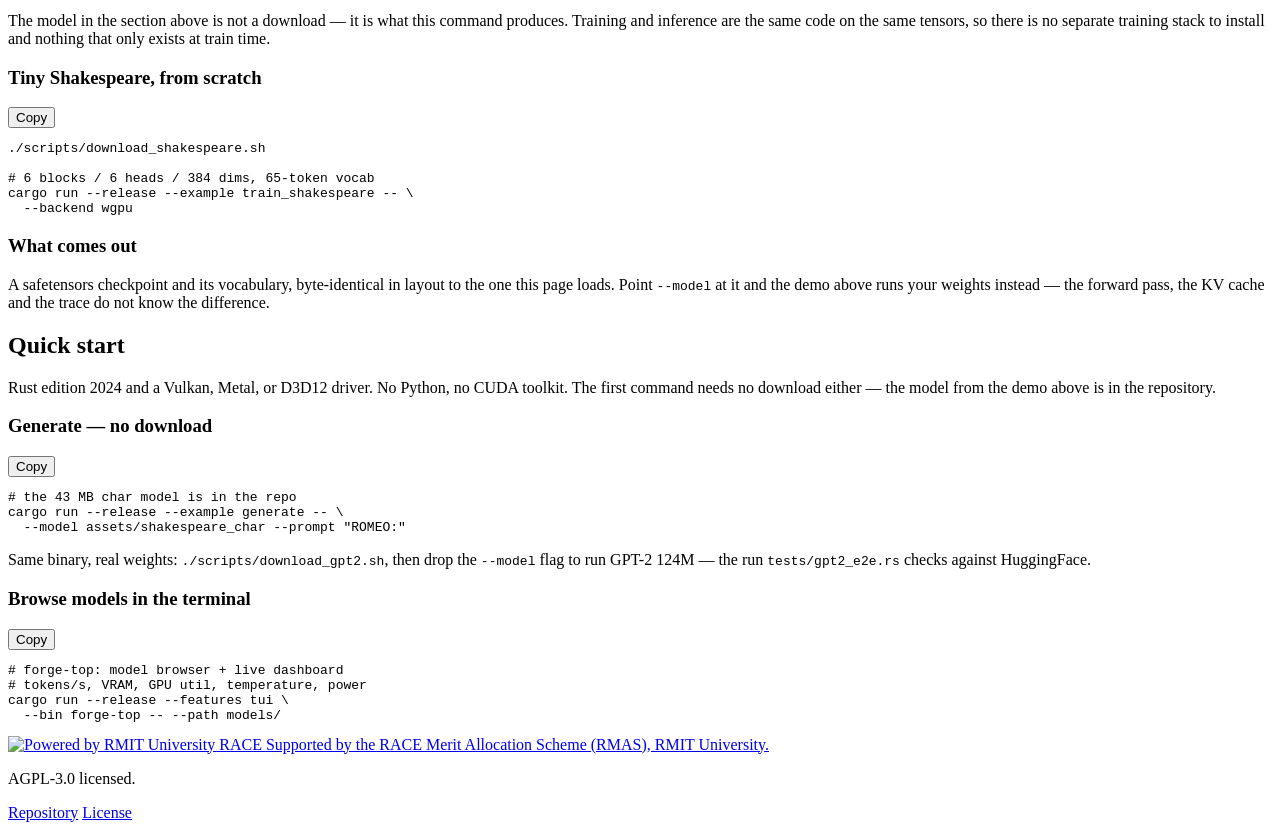
==== commit 94f68ffe: "add optional council feature Signed-off-by: bowen <bowen.li.hurd@gmail.com>" ====
--- a/docs/src/index.html
+++ b/docs/src/index.html
@@ -37,6 +37,7 @@
           <li><a class="hover:text-forge-600" href="#why">Why</a></li>
           <li><a class="hover:text-forge-600" href="#kernels">Kernels</a></li>
           <li><a class="hover:text-forge-600" href="#quickstart">Quick start</a></li>
+          <li><a class="hover:text-forge-600" href="./council.html">The council</a></li>
         </ul>
         <a
           class="btn-ghost text-sm"
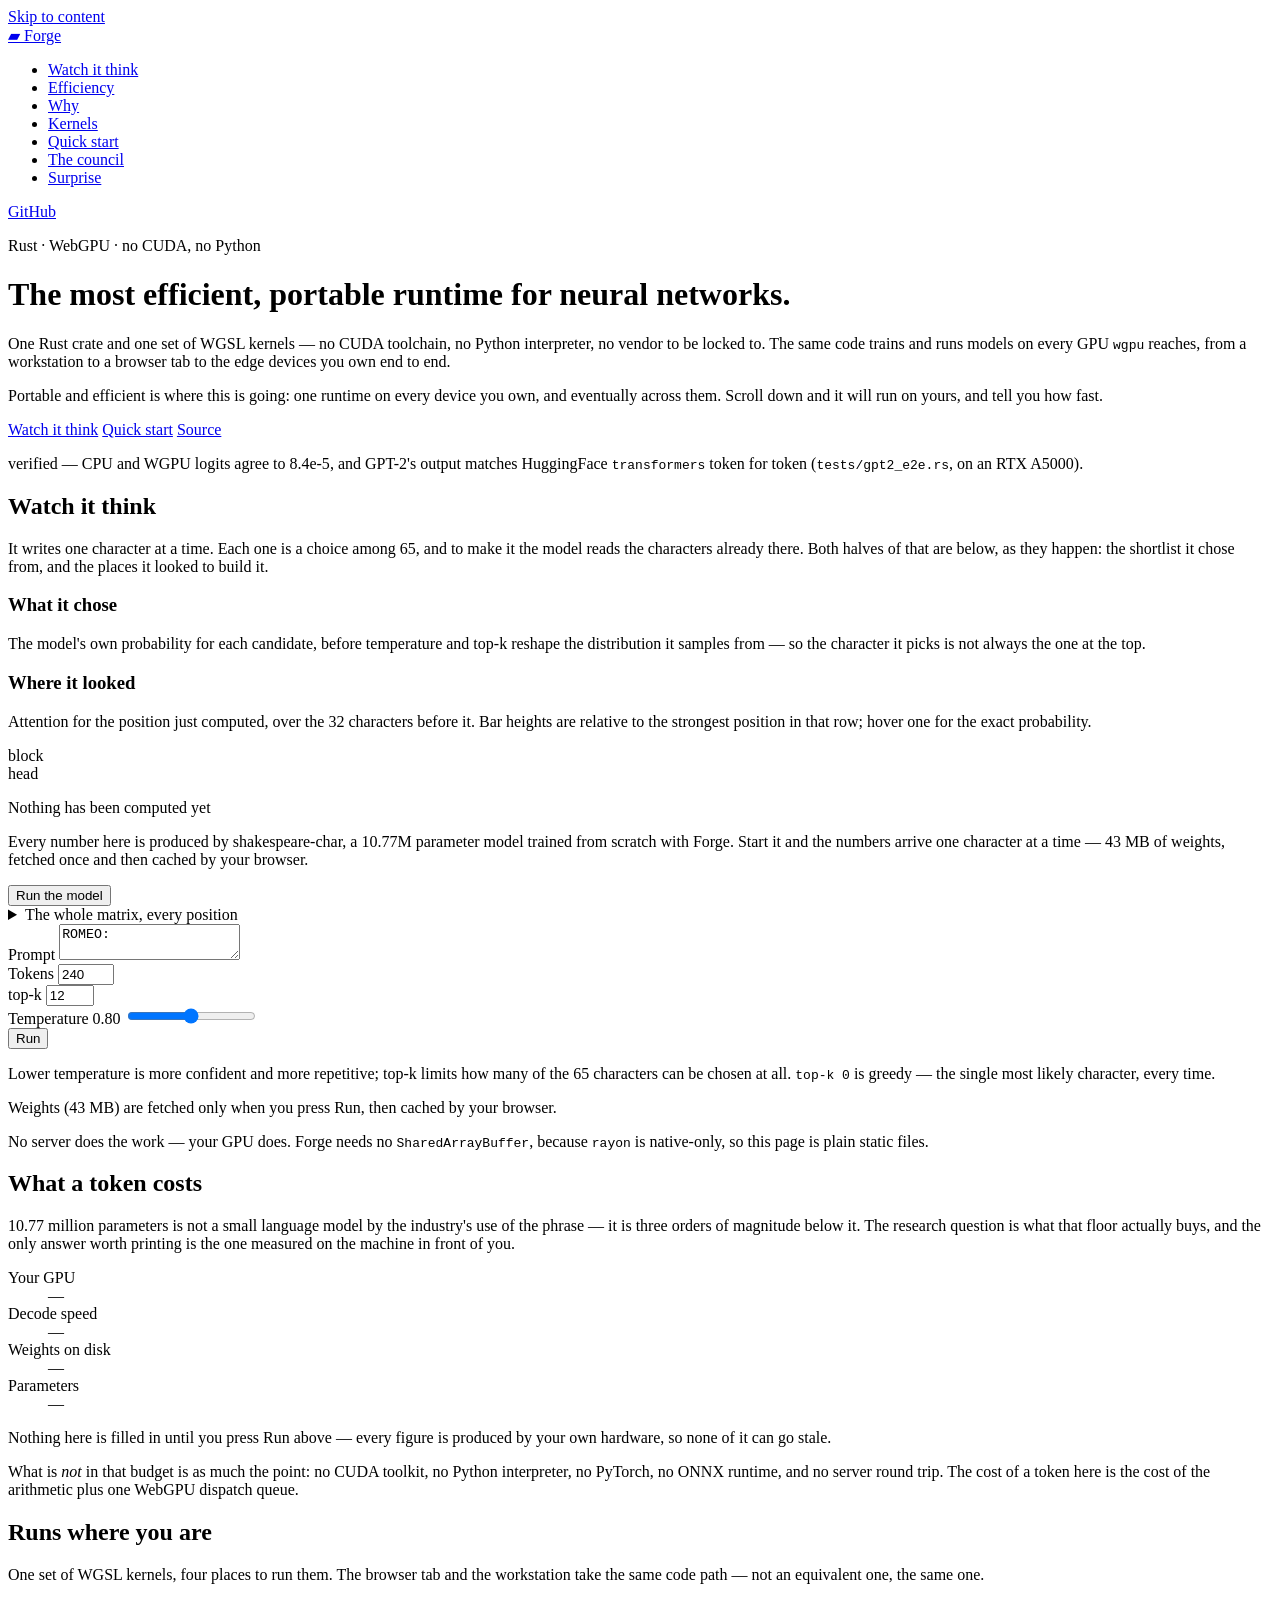
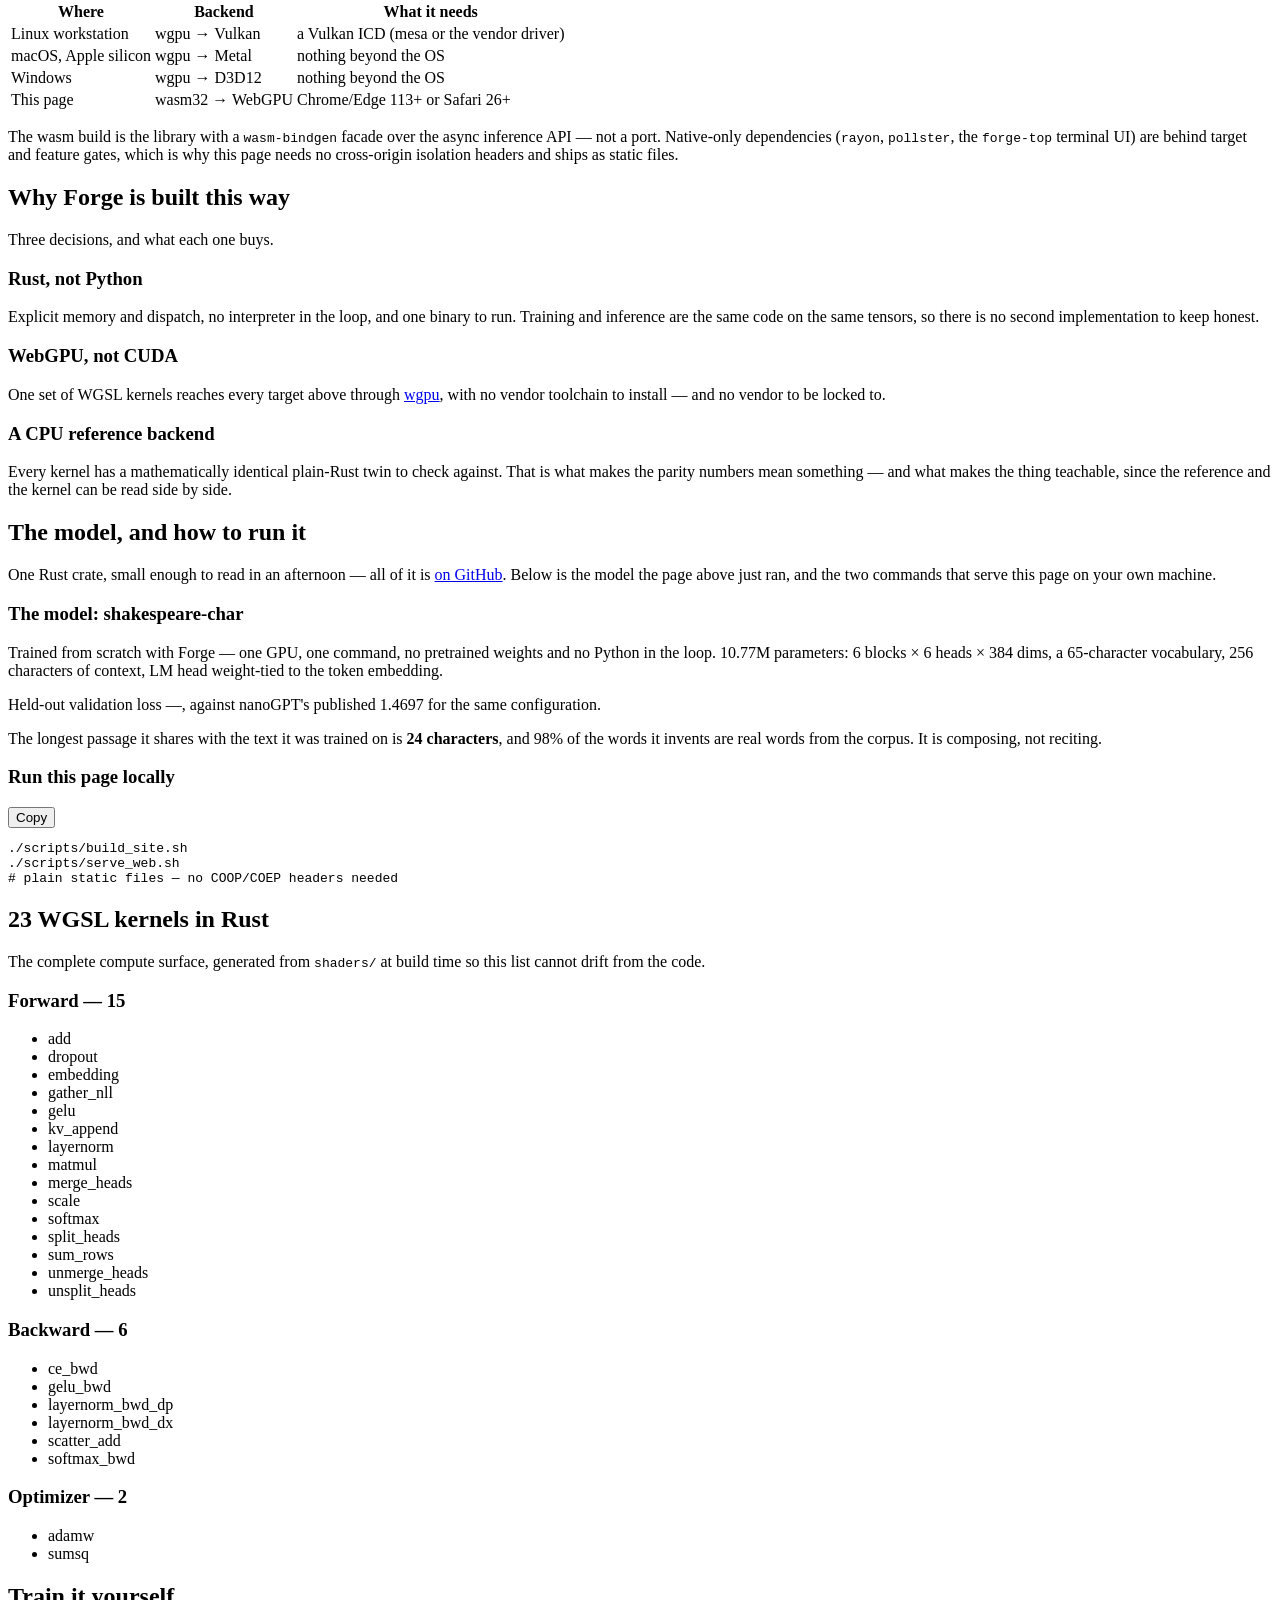
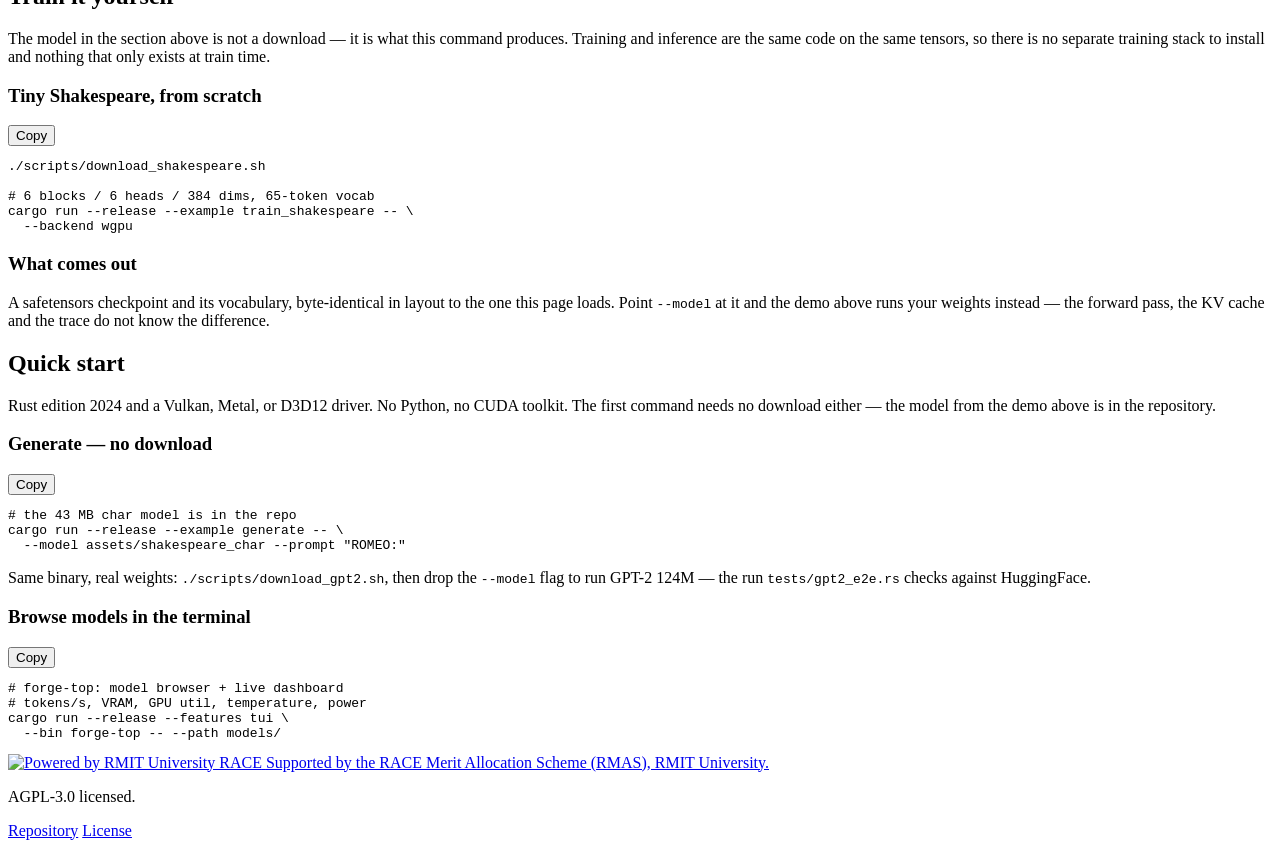
==== commit ab0ff4c2: "enhance inference performance and split training feature Signed-off-by: bowen <bowen.li.hurd@gmail.c" ====
--- a/docs/src/index.html
+++ b/docs/src/index.html
@@ -38,6 +38,7 @@
           <li><a class="hover:text-forge-600" href="#kernels">Kernels</a></li>
           <li><a class="hover:text-forge-600" href="#quickstart">Quick start</a></li>
           <li><a class="hover:text-forge-600" href="./council.html">The council</a></li>
+          <li><a class="hover:text-forge-600" href="./react.html">Surprise</a></li>
         </ul>
         <a
           class="btn-ghost text-sm"
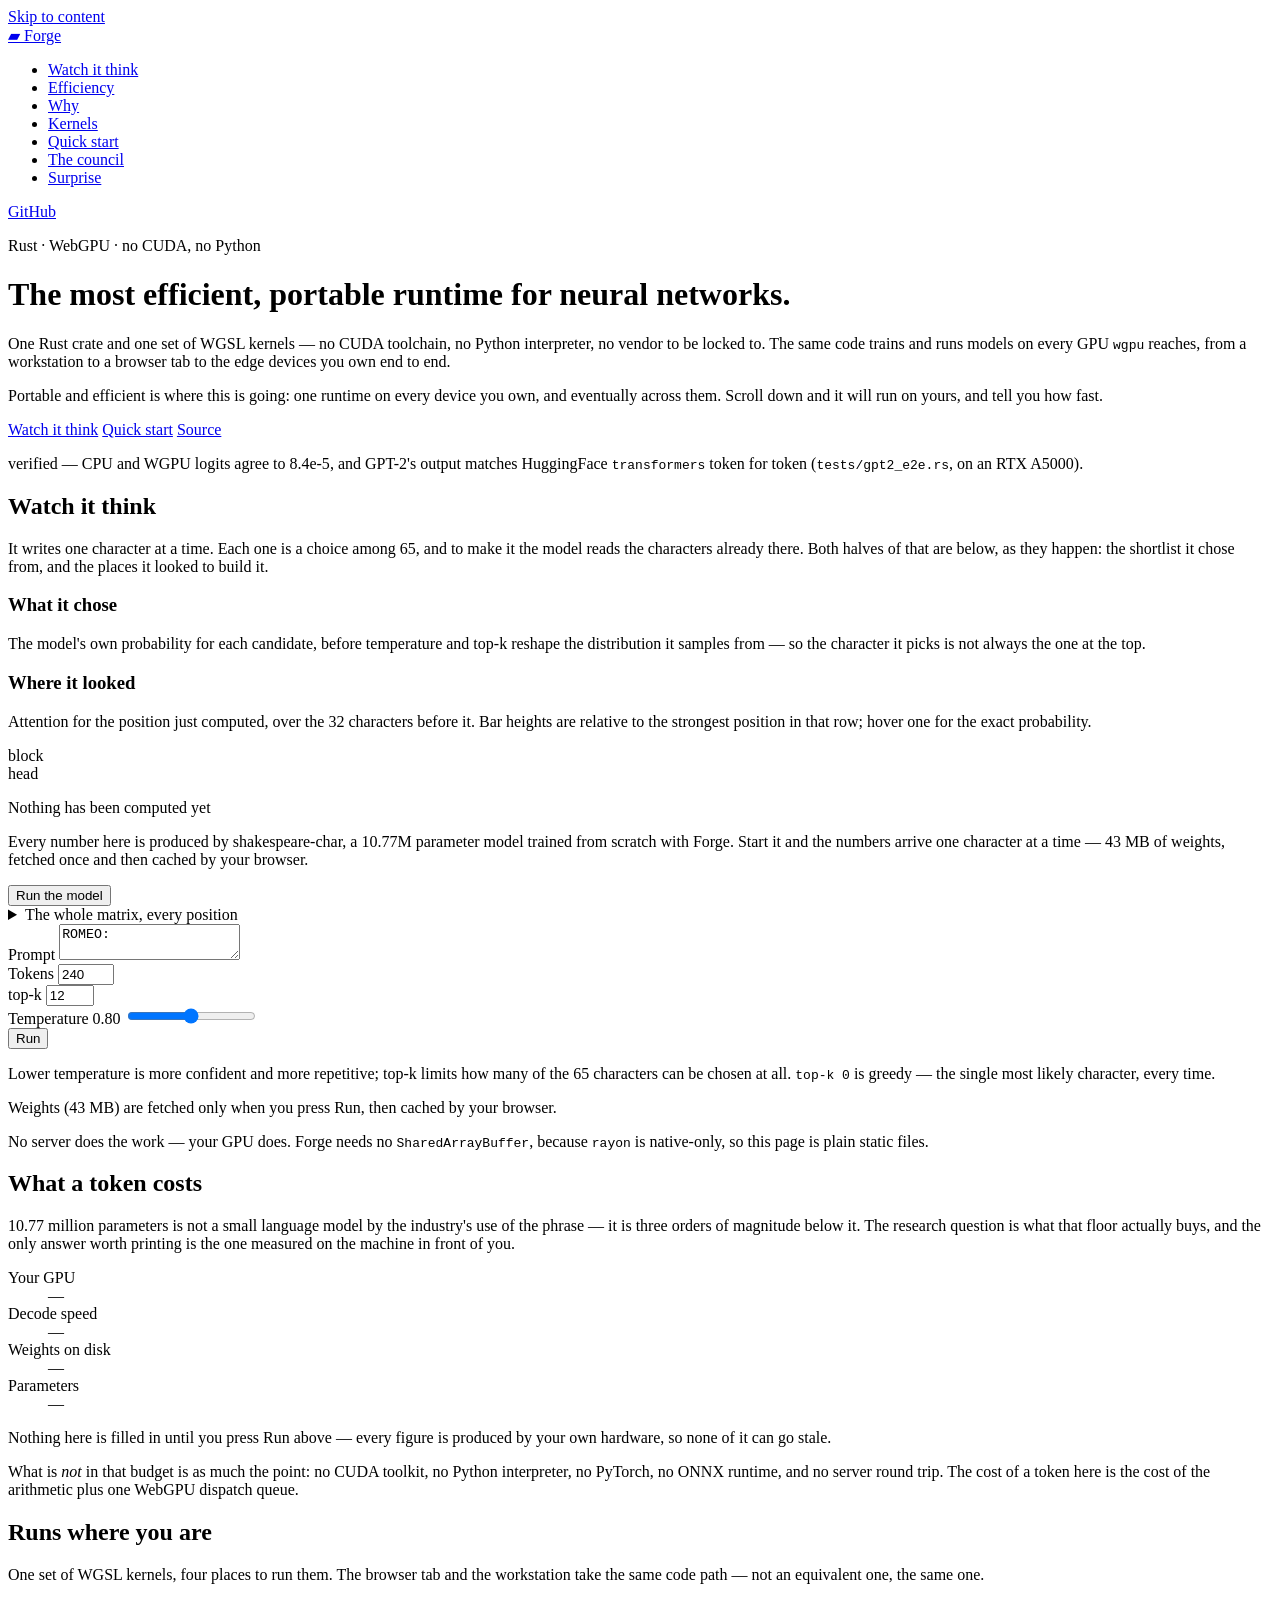
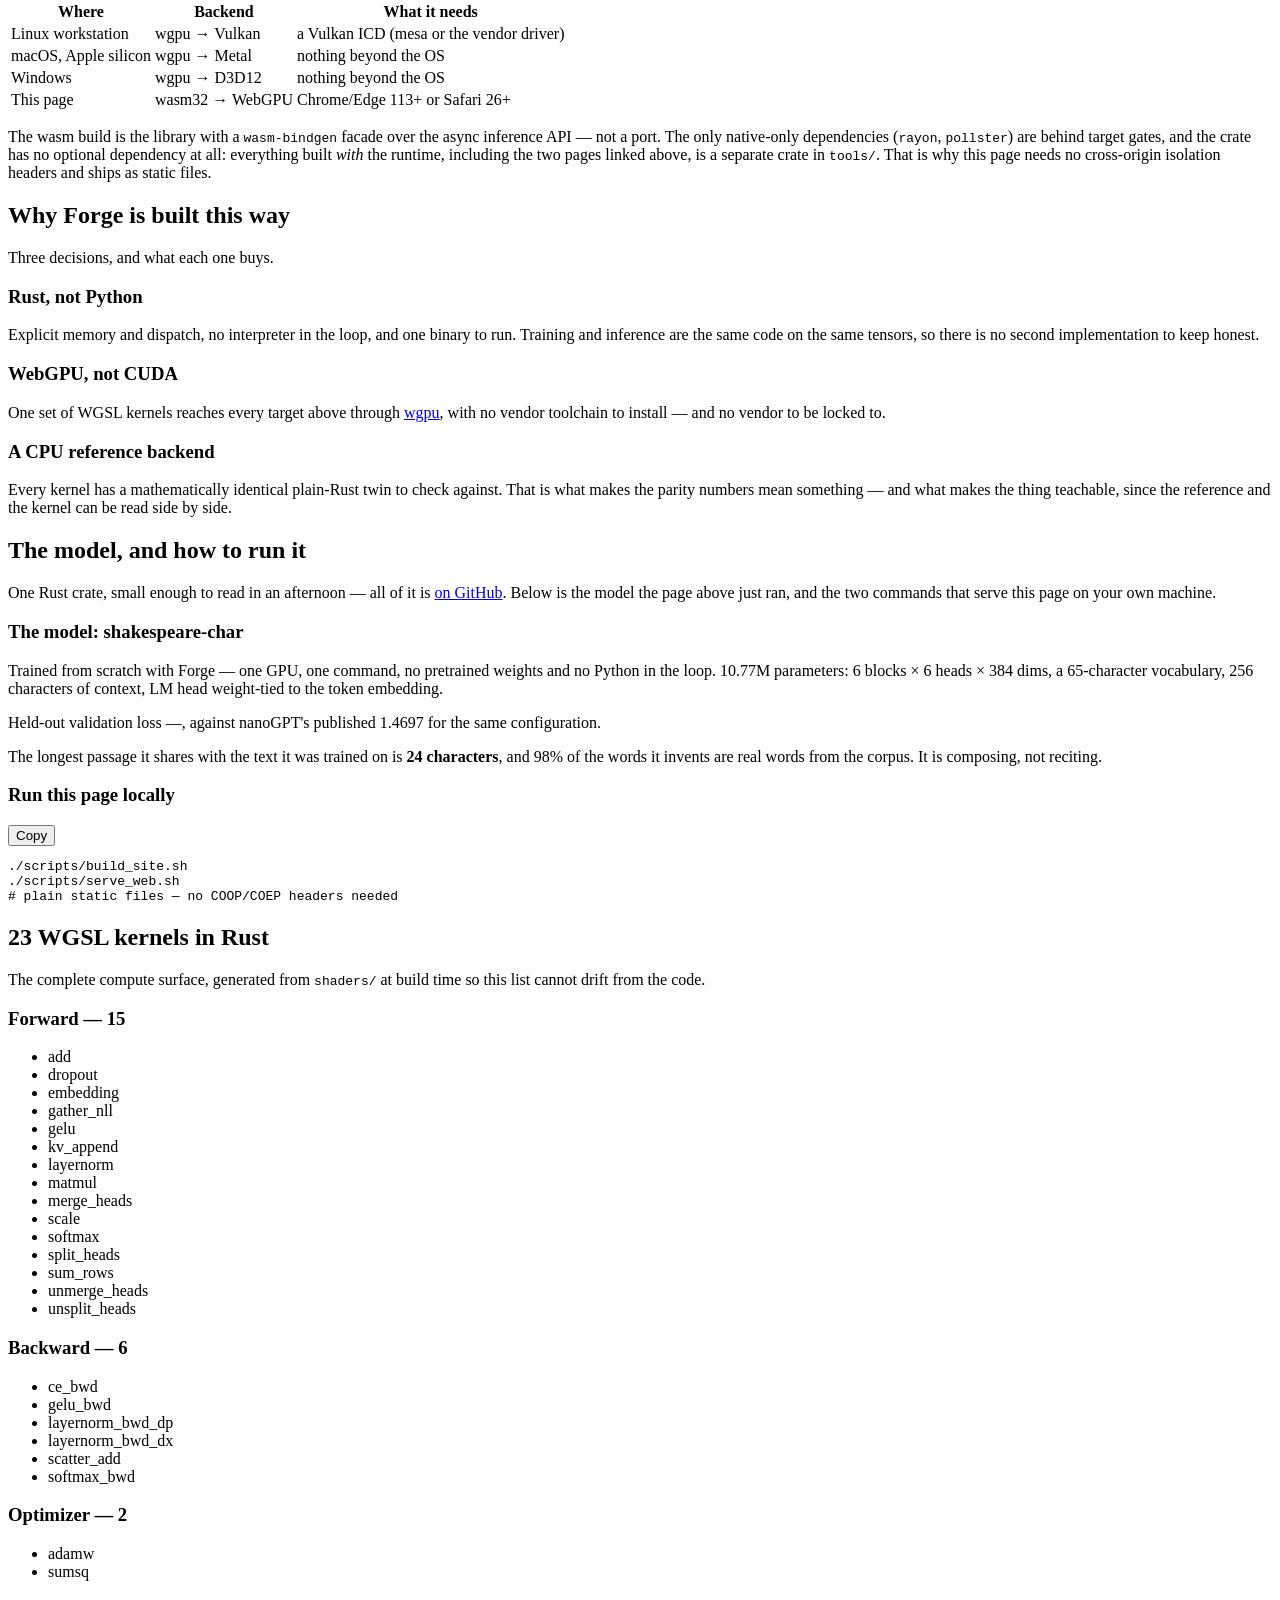
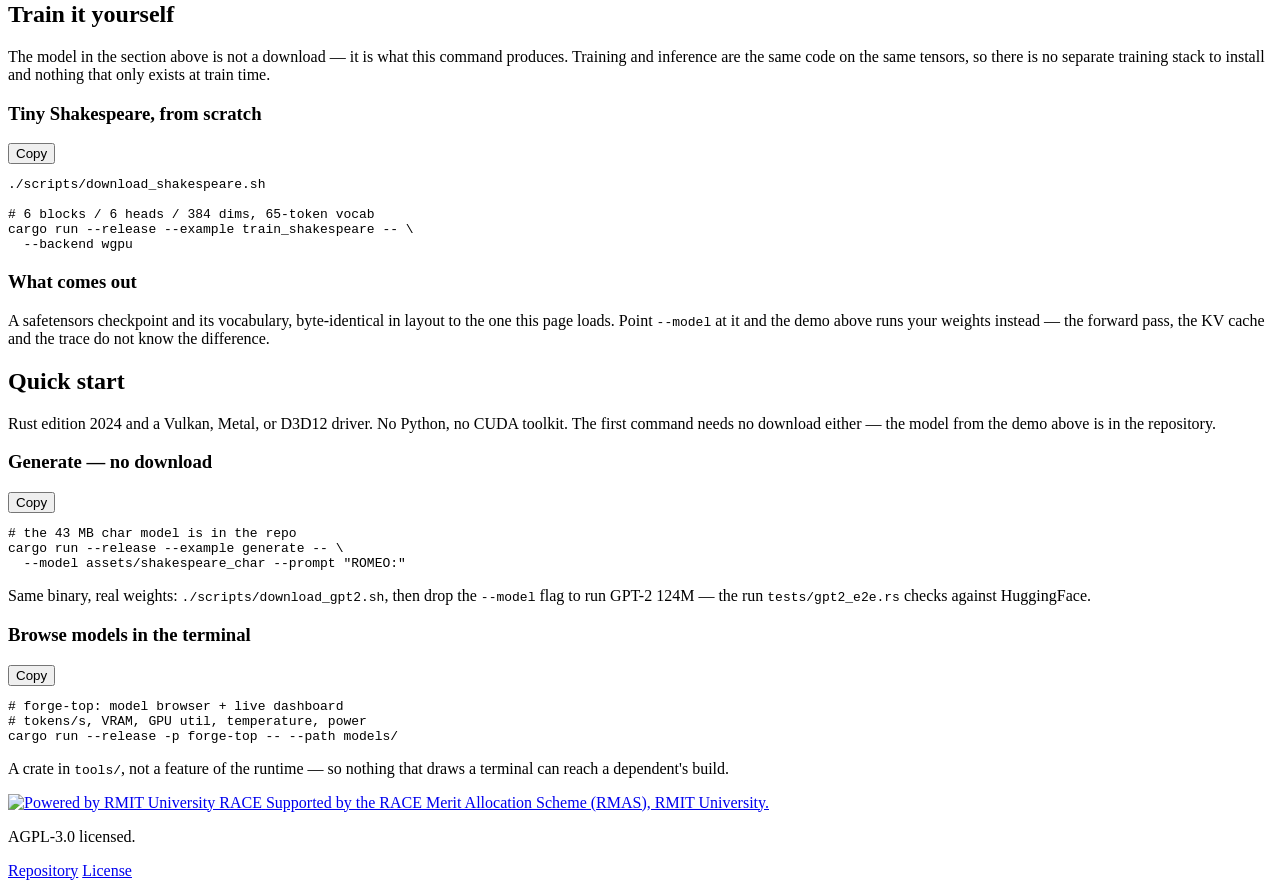
==== commit e73108f5: "rebuild pages based on latest forge Signed-off-by: bowen <bowen.li.hurd@gmail.com>" ====
--- a/docs/src/index.html
+++ b/docs/src/index.html
@@ -497,12 +497,14 @@
           <p class="mt-5 max-w-3xl text-sm text-ink-500 dark:text-ink-300">
             The wasm build is the library with a
             <code class="font-mono">wasm-bindgen</code> facade over the async
-            inference API — not a port. Native-only dependencies
+            inference API — not a port. The only native-only dependencies
             (<code class="font-mono">rayon</code>,
-            <code class="font-mono">pollster</code>, the
-            <code class="font-mono">forge-top</code> terminal UI) are behind
-            target and feature gates, which is why this page needs no
-            cross-origin isolation headers and ships as static files.
+            <code class="font-mono">pollster</code>) are behind target gates,
+            and the crate has no optional dependency at all: everything built
+            <em>with</em> the runtime, including the two pages linked above,
+            is a separate crate in
+            <code class="font-mono">tools/</code>. That is why this page needs
+            no cross-origin isolation headers and ships as static files.
           </p>
         </div>
       </section>
@@ -763,9 +765,13 @@
               <div class="scroll-x mt-3">
                 <pre id="cmd-tui" class="font-mono text-xs leading-relaxed"># forge-top: model browser + live dashboard
 # tokens/s, VRAM, GPU util, temperature, power
-cargo run --release --features tui \
-  --bin forge-top -- --path models/</pre>
-              </div>
+cargo run --release -p forge-top -- --path models/</pre>
+              </div>
+              <p class="mt-3 text-sm text-ink-500 dark:text-ink-300">
+                A crate in <code class="font-mono">tools/</code>, not a feature
+                of the runtime — so nothing that draws a terminal can reach a
+                dependent's build.
+              </p>
             </div>
           </div>
         </div>
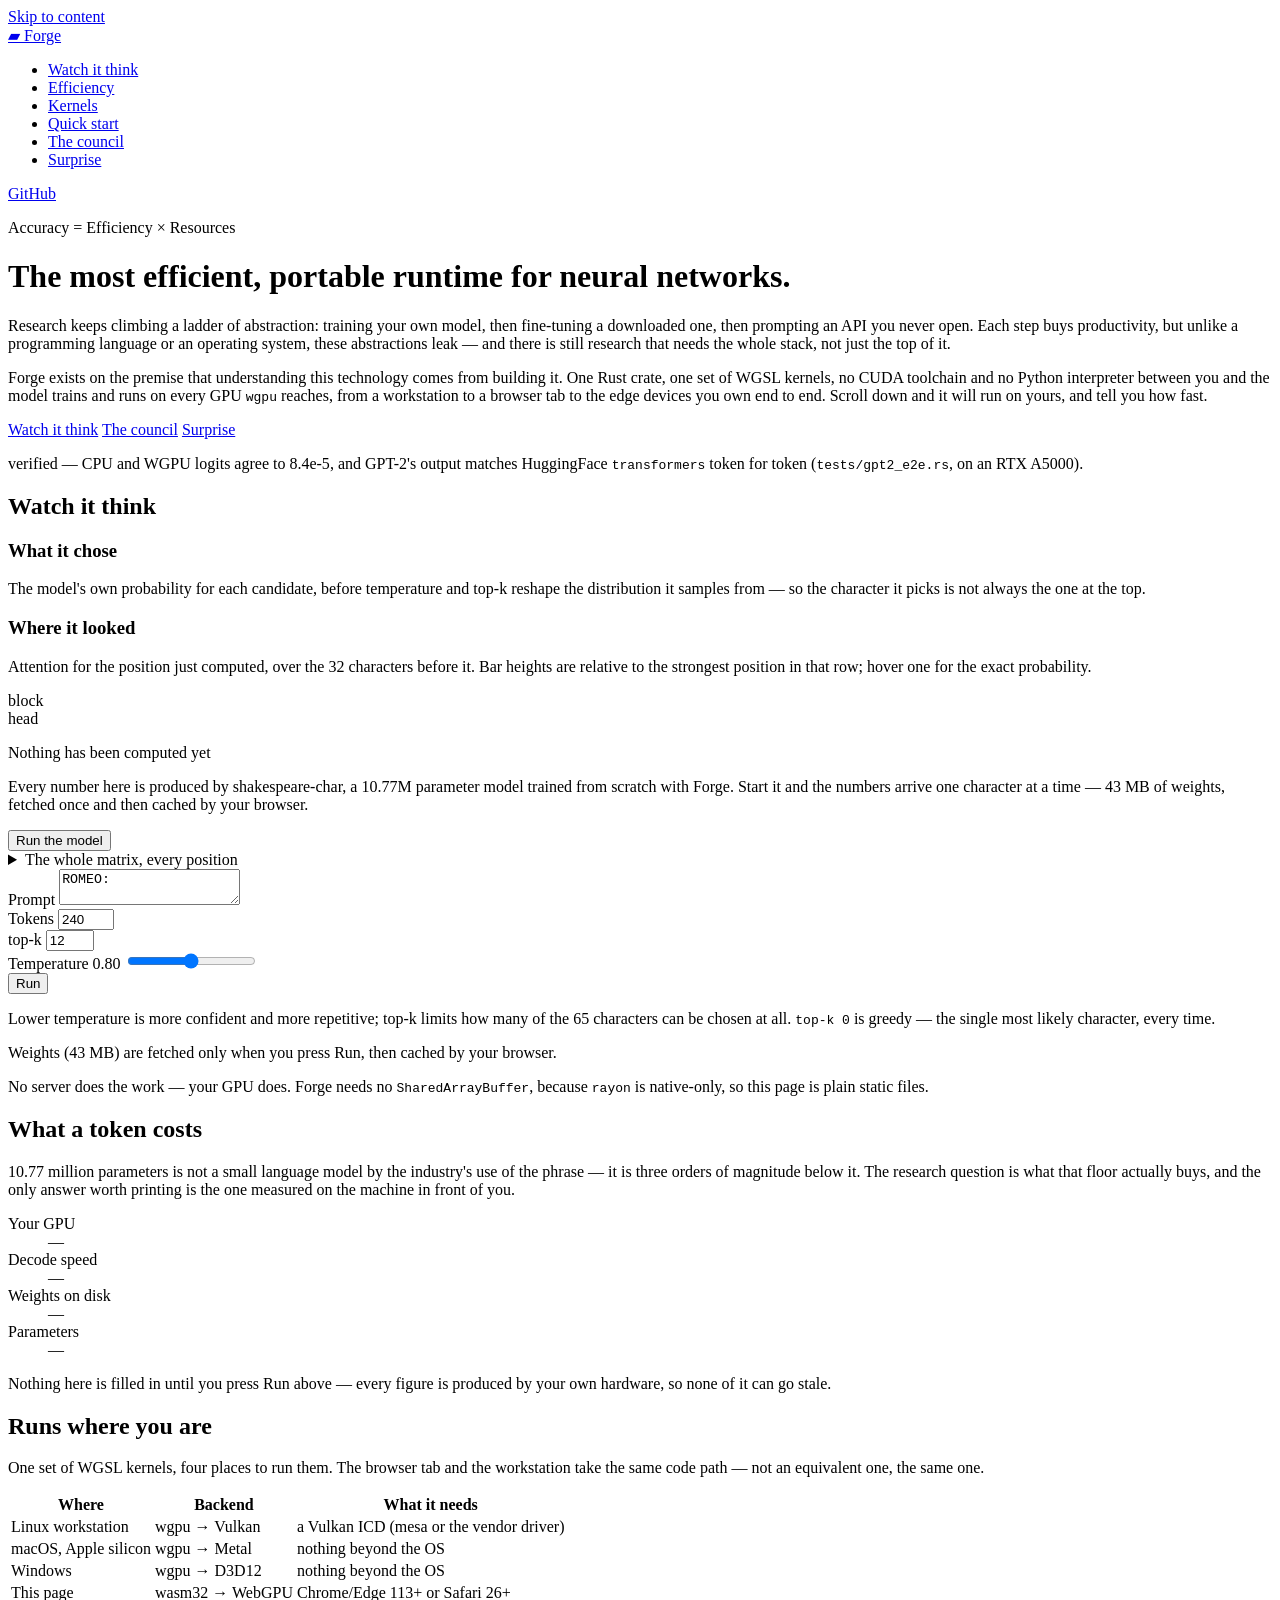
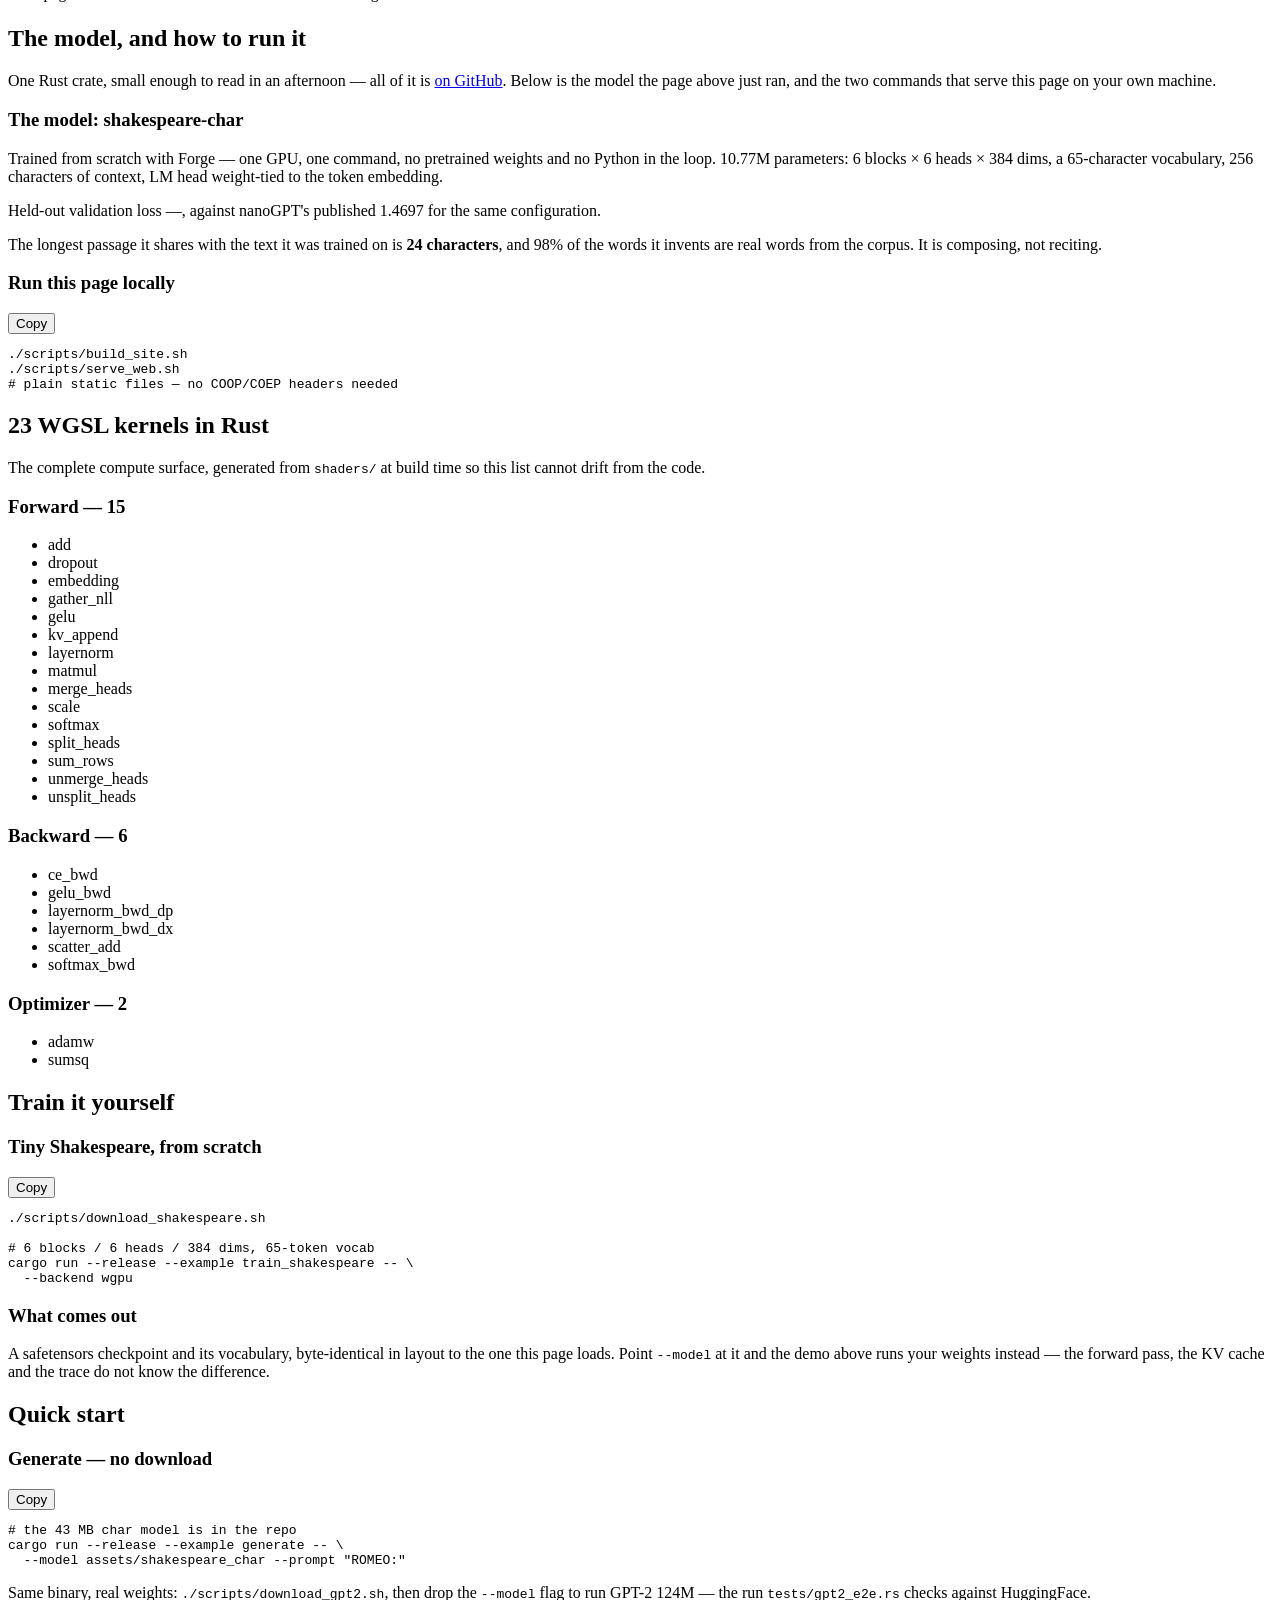
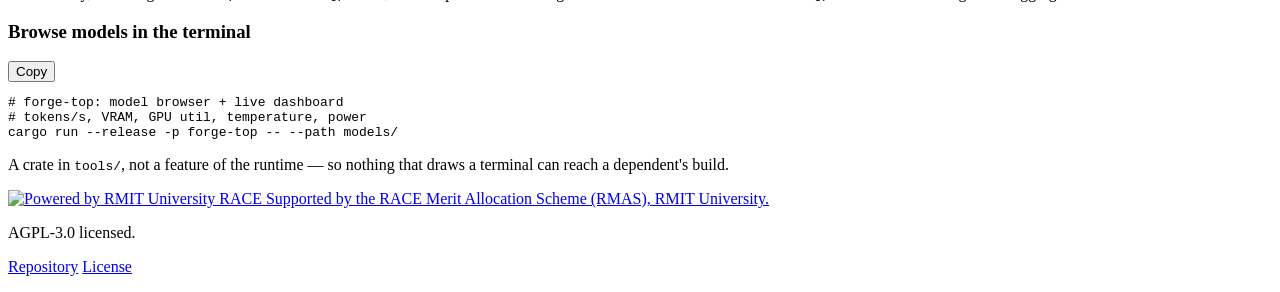
==== commit 6990355a: "update website content Signed-off-by: bowen <bowen.li.hurd@gmail.com>" ====
--- a/docs/src/index.html
+++ b/docs/src/index.html
@@ -34,7 +34,6 @@
         <ul class="hidden gap-5 text-sm text-ink-500 sm:flex dark:text-ink-300">
           <li><a class="hover:text-forge-600" href="#demo">Watch it think</a></li>
           <li><a class="hover:text-forge-600" href="#efficiency">Efficiency</a></li>
-          <li><a class="hover:text-forge-600" href="#why">Why</a></li>
           <li><a class="hover:text-forge-600" href="#kernels">Kernels</a></li>
           <li><a class="hover:text-forge-600" href="#quickstart">Quick start</a></li>
           <li><a class="hover:text-forge-600" href="./council.html">The council</a></li>
@@ -52,7 +51,7 @@
     <main id="main">
       <!-- ── Hero ────────────────────────────────────────────────────── -->
       <header id="top" class="wrap py-16 sm:py-24">
-        <p class="chip">Rust · WebGPU · no CUDA, no Python</p>
+        <p class="chip">Accuracy = Efficiency × Resources</p>
         <!-- Through v7 the page opened by asking how little it takes to run a
              language model. That sells the demo, not the project: the small
              model is a consequence of the goal, not the goal. The goal is the
@@ -61,25 +60,40 @@
           The most efficient, portable runtime for
           <span class="text-forge-600">neural networks</span>.
         </h1>
+        <!-- The motivation, not just the mechanism: research has climbed a
+             ladder of abstraction — train your own model (2016), fine-tune a
+             downloaded one (2018), prompt an API you've never opened
+             (today) — and unlike a compiler's, these abstractions leak.
+             Real understanding, the kind fundamental research needs, still
+             means being able to reach the whole way down the stack. -->
         <p class="lede text-lg">
-          One Rust crate and one set of WGSL kernels — no CUDA toolchain, no
-          Python interpreter, no vendor to be locked to. The same code trains and runs
-          models on every GPU <code class="font-mono">wgpu</code> reaches, from
-          a workstation to a browser tab to the edge devices you own end to end.
+          Research keeps climbing a ladder of abstraction: training your own
+          model, then fine-tuning a downloaded one, then prompting an API you
+          never open. Each step buys productivity, but unlike a programming
+          language or an operating system, these abstractions leak — and
+          there is still research that needs the whole stack, not just the
+          top of it.
         </p>
-        <!-- Stated as a direction, deliberately: splitting one job across
-             several devices is excluded from Roadmap V4, and the rest of this
-             page only prints numbers it measured. -->
         <p class="lede text-lg">
-          Portable and efficient is where this is going: one runtime on every
-          device you own, and eventually across them. Scroll down and it will
-          run on yours, and tell you how fast.
+          Forge exists on the premise that understanding this technology
+          comes from building it. One Rust crate, one set of WGSL kernels, no
+          CUDA toolchain and no Python interpreter between you and the model
+          trains and runs on every GPU <code class="font-mono">wgpu</code>
+          reaches, from a workstation to a browser tab to the edge devices
+          you own end to end. Scroll down and it will run on yours, and tell
+          you how fast.
         </p>
         <div class="mt-8 flex flex-wrap gap-3">
           <a class="btn-primary" href="#demo">Watch it think</a>
-          <a class="btn-ghost" href="#quickstart">Quick start</a>
-          <a class="btn-ghost" href="https://github.com/Aisuko/forge" rel="noopener"
-            >Source</a
+          <a
+            class="btn-ghost border-sky-300 text-sky-700 hover:bg-sky-50 dark:border-sky-800 dark:text-sky-300 dark:hover:bg-sky-950"
+            href="./council.html"
+            >The council</a
+          >
+          <a
+            class="btn-ghost border-violet-300 text-violet-700 hover:bg-violet-50 dark:border-violet-800 dark:text-violet-300 dark:hover:bg-violet-950"
+            href="./react.html"
+            >Surprise</a
           >
         </div>
 
@@ -106,12 +120,6 @@
             <!-- The section's claim, stated. Through v6 this heading was
                  followed straight by a 246 x 246 grid, which is an answer to a
                  question the visitor had not been asked yet. -->
-            <p class="lede">
-              It writes one character at a time. Each one is a choice among 65,
-              and to make it the model reads the characters already there. Both
-              halves of that are below, as they happen: the shortlist it chose
-              from, and the places it looked to build it.
-            </p>
           </div>
 
           <div class="wrap mt-8 grid items-start gap-5 lg:grid-cols-5">
@@ -441,12 +449,6 @@
             is produced by your own hardware, so none of it can go stale.
           </p>
 
-          <p class="mt-5 max-w-3xl text-sm text-ink-500 dark:text-ink-300">
-            What is <em>not</em> in that budget is as much the point: no CUDA
-            toolkit, no Python interpreter, no PyTorch, no ONNX runtime, and no
-            server round trip. The cost of a token here is the cost of the
-            arithmetic plus one WebGPU dispatch queue.
-          </p>
         </div>
       </section>
 
@@ -493,57 +495,6 @@
               </tbody>
             </table>
           </div>
-
-          <p class="mt-5 max-w-3xl text-sm text-ink-500 dark:text-ink-300">
-            The wasm build is the library with a
-            <code class="font-mono">wasm-bindgen</code> facade over the async
-            inference API — not a port. The only native-only dependencies
-            (<code class="font-mono">rayon</code>,
-            <code class="font-mono">pollster</code>) are behind target gates,
-            and the crate has no optional dependency at all: everything built
-            <em>with</em> the runtime, including the two pages linked above,
-            is a separate crate in
-            <code class="font-mono">tools/</code>. That is why this page needs
-            no cross-origin isolation headers and ships as static files.
-          </p>
-        </div>
-      </section>
-
-      <!-- ── Why ─────────────────────────────────────────────────────── -->
-      <section id="why" class="section">
-        <div class="wrap">
-          <h2 class="h2">Why Forge is built this way</h2>
-          <p class="lede">Three decisions, and what each one buys.</p>
-
-          <div class="mt-8 grid gap-5 md:grid-cols-3">
-            <div class="card">
-              <h3 class="font-semibold">Rust, not Python</h3>
-              <p class="mt-2 text-sm text-ink-500 dark:text-ink-300">
-                Explicit memory and dispatch, no interpreter in the loop, and
-                one binary to run. Training and inference are the same code on
-                the same tensors, so there is no second implementation to keep
-                honest.
-              </p>
-            </div>
-            <div class="card">
-              <h3 class="font-semibold">WebGPU, not CUDA</h3>
-              <p class="mt-2 text-sm text-ink-500 dark:text-ink-300">
-                One set of WGSL kernels reaches every target above through
-                <a class="text-forge-600 hover:underline" href="https://github.com/gfx-rs/wgpu" rel="noopener">wgpu</a>,
-                with no vendor toolchain to install — and no vendor to be
-                locked to.
-              </p>
-            </div>
-            <div class="card">
-              <h3 class="font-semibold">A CPU reference backend</h3>
-              <p class="mt-2 text-sm text-ink-500 dark:text-ink-300">
-                Every kernel has a mathematically identical plain-Rust twin to
-                check against. That is what makes the parity numbers mean
-                something — and what makes the thing teachable, since the
-                reference and the kernel can be read side by side.
-              </p>
-            </div>
-          </div>
         </div>
       </section>
 
@@ -683,12 +634,6 @@
       <section id="train" class="section">
         <div class="wrap">
           <h2 class="h2">Train it yourself</h2>
-          <p class="lede">
-            The model in the section above is not a download — it is what this
-            command produces. Training and inference are the same code on the
-            same tensors, so there is no separate training stack to install and
-            nothing that only exists at train time.
-          </p>
 
           <div class="mt-8 grid gap-5 md:grid-cols-2">
             <div class="card">
@@ -724,11 +669,6 @@
       <section id="quickstart" class="section">
         <div class="wrap">
           <h2 class="h2">Quick start</h2>
-          <p class="lede">
-            Rust edition 2024 and a Vulkan, Metal, or D3D12 driver. No Python,
-            no CUDA toolkit. The first command needs no download either — the
-            model from the demo above is in the repository.
-          </p>
 
           <div class="mt-8 grid gap-5 md:grid-cols-2">
             <div class="card">
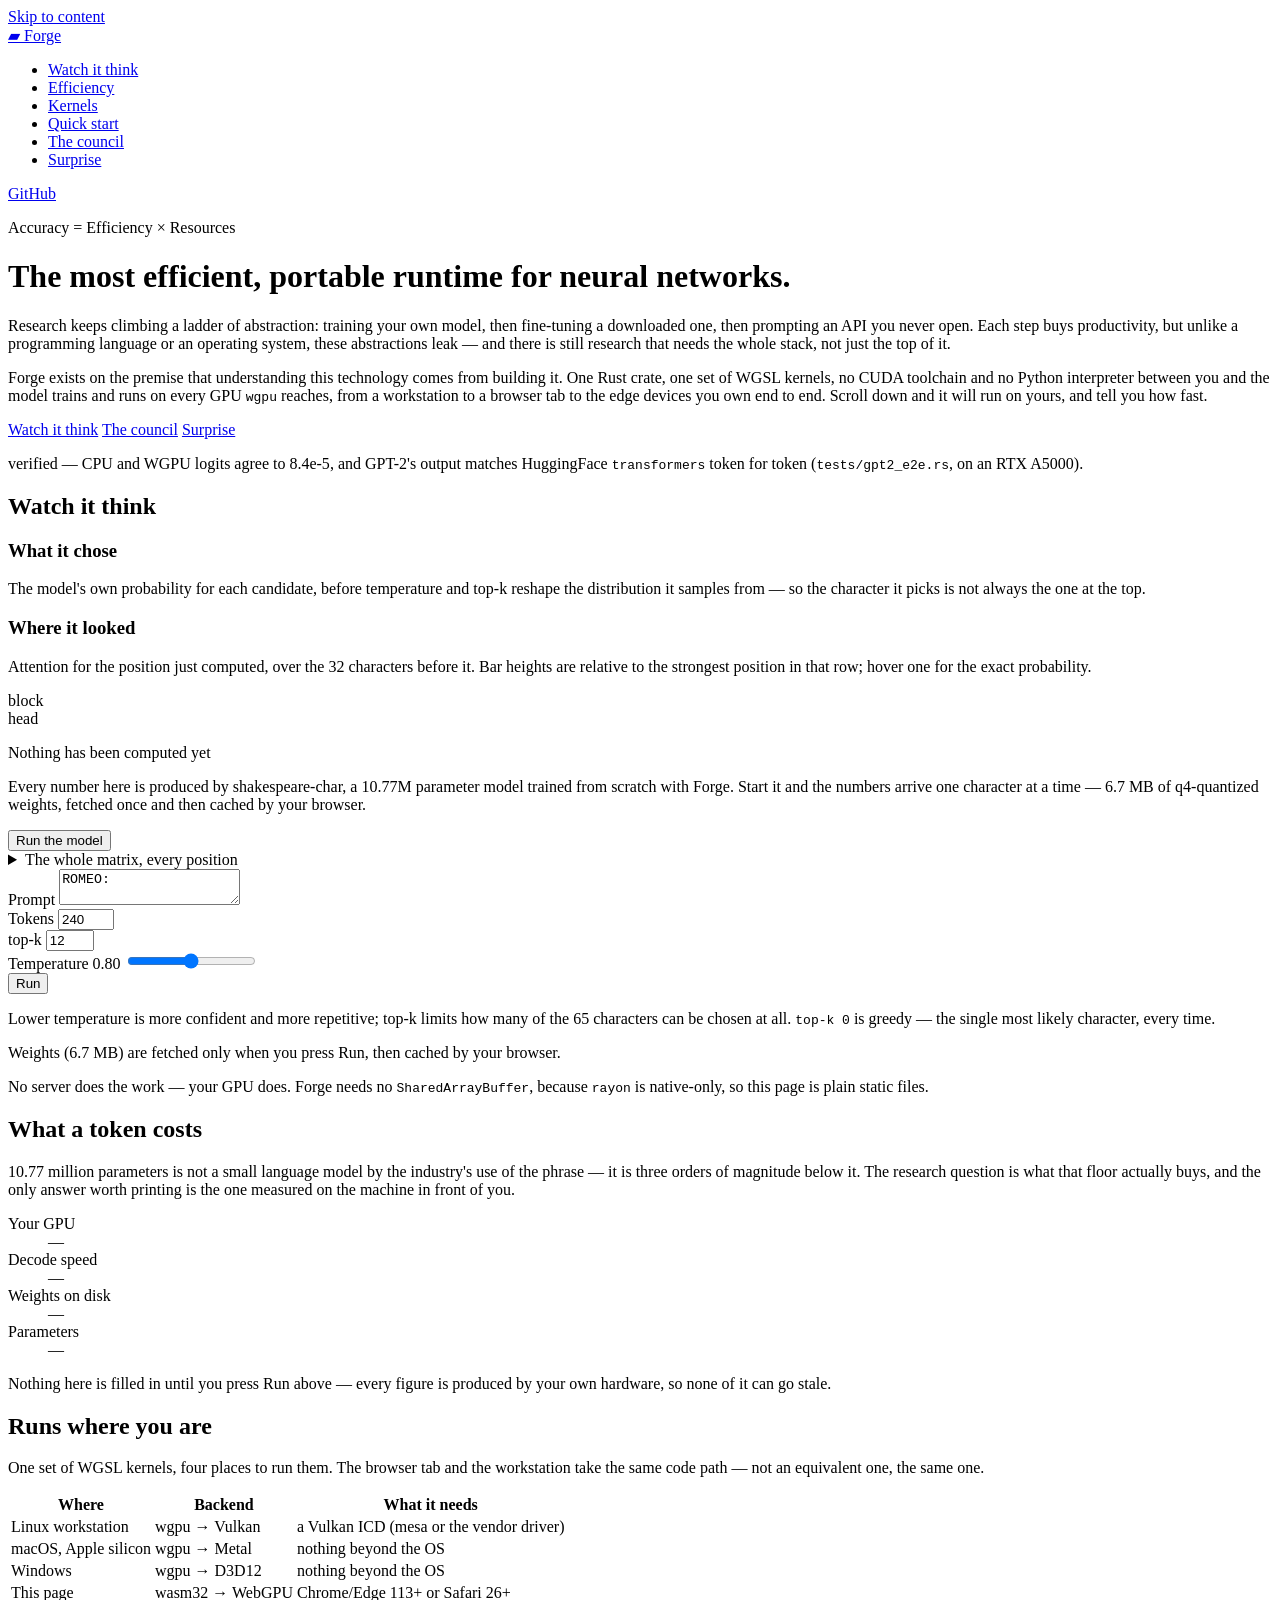
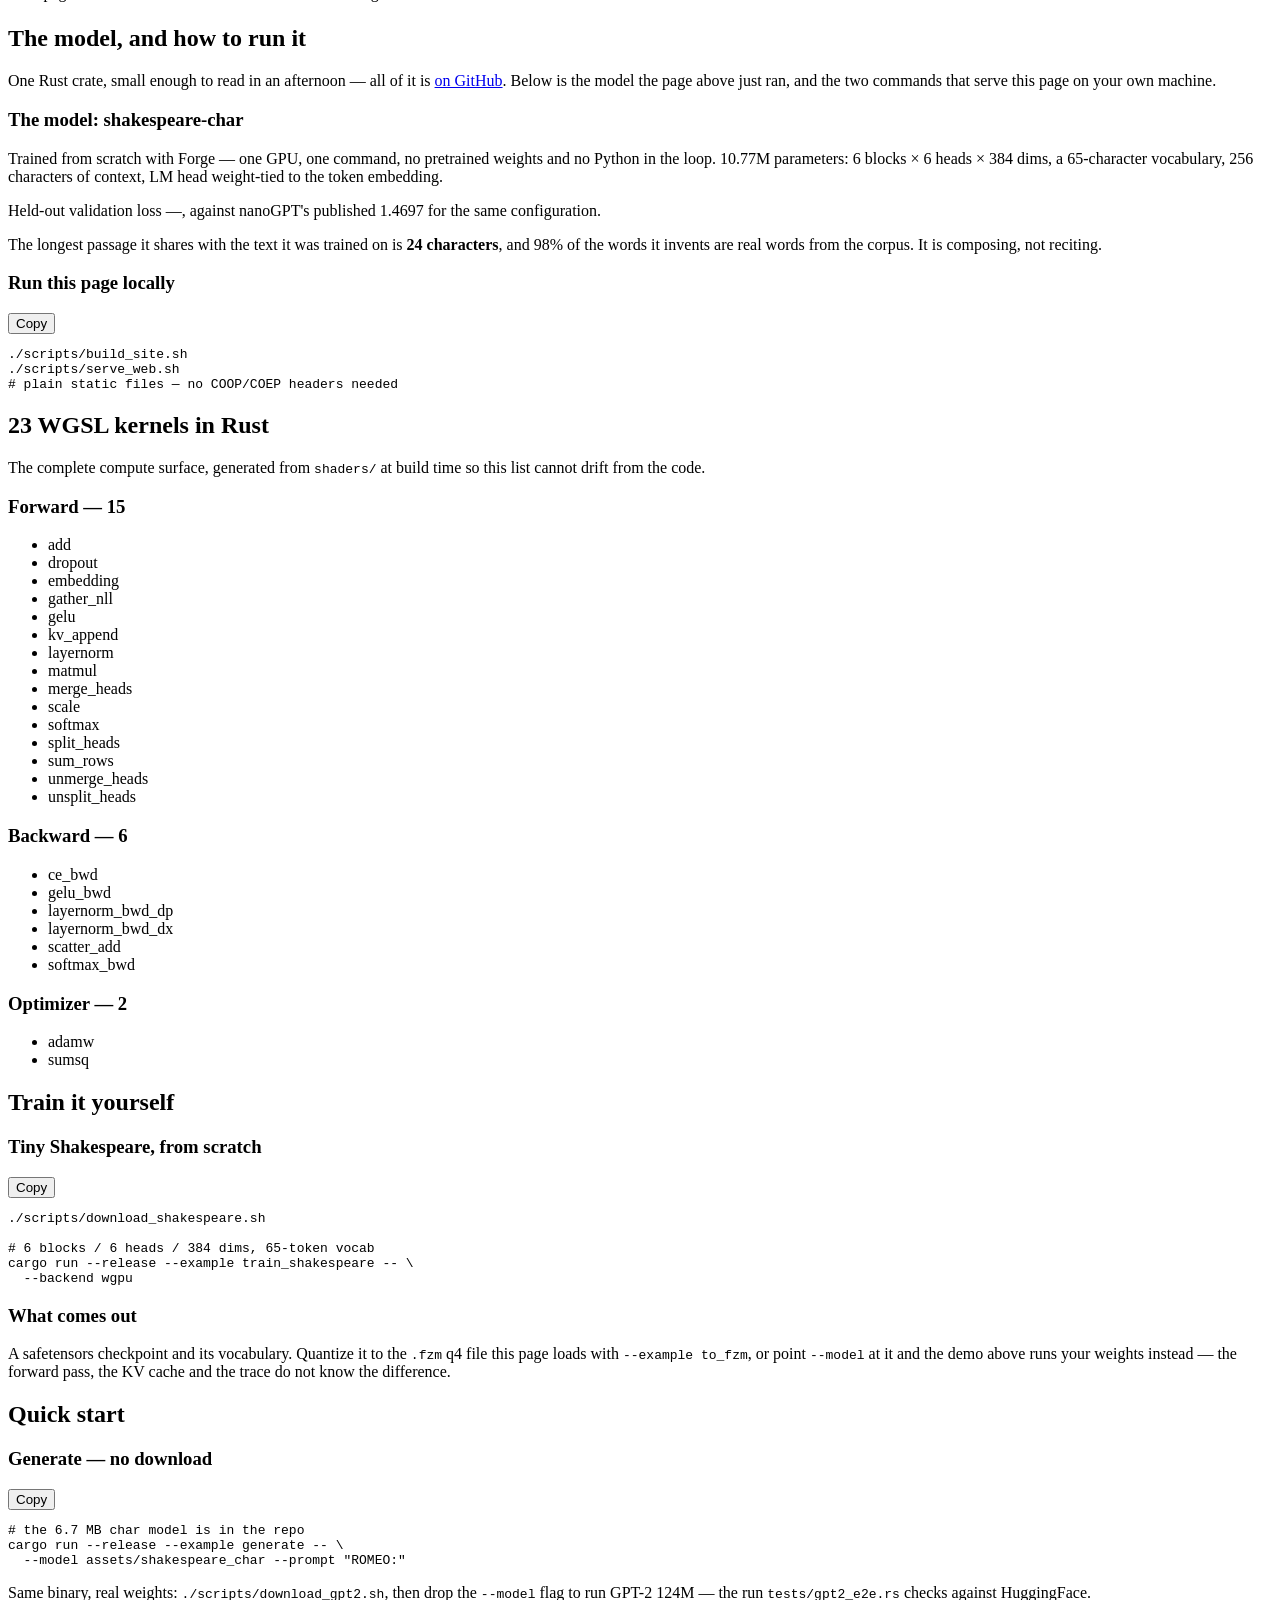
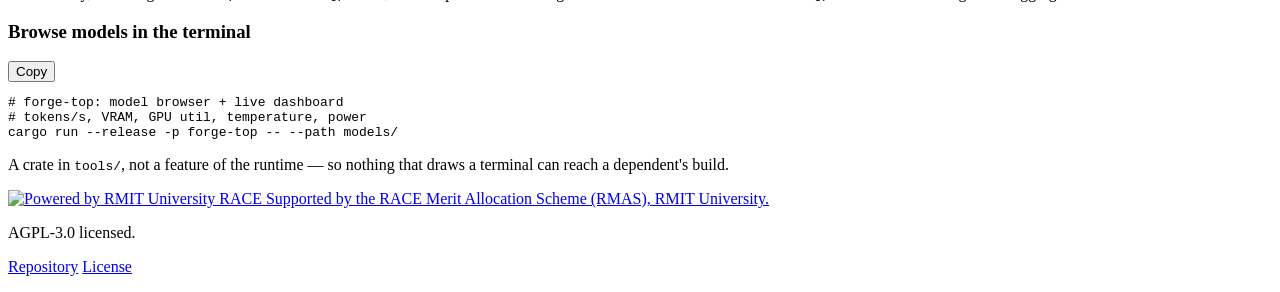
==== commit bb9af447: "suport compress feature fzm and migrate all models to fzm Signed-off-by: bowen <bowen.li.hurd@gmail." ====
--- a/docs/src/index.html
+++ b/docs/src/index.html
@@ -199,8 +199,9 @@
                     Every number here is produced by
                     <span class="font-mono">shakespeare-char</span>, a 10.77M
                     parameter model trained from scratch with Forge. Start it and
-                    the numbers arrive one character at a time — 43 MB of
-                    weights, fetched once and then cached by your browser.
+                    the numbers arrive one character at a time — 6.7 MB of
+                    q4-quantized weights, fetched once and then cached by your
+                    browser.
                   </p>
                   <button id="stage-idle-run" class="btn-primary mt-4" type="button">
                     Run the model
@@ -349,7 +350,7 @@
                       role="status"
                       aria-live="polite"
                     >
-                      Weights (43 MB) are fetched only when you press Run, then
+                      Weights (6.7 MB) are fetched only when you press Run, then
                       cached by your browser.
                     </p>
 
@@ -654,8 +655,9 @@
             <div class="card">
               <h3 class="font-semibold">What comes out</h3>
               <p class="mt-2 text-sm text-ink-500 dark:text-ink-300">
-                A safetensors checkpoint and its vocabulary, byte-identical in
-                layout to the one this page loads. Point
+                A safetensors checkpoint and its vocabulary. Quantize it to
+                the <code class="font-mono">.fzm</code> q4 file this page loads
+                with <code class="font-mono">--example to_fzm</code>, or point
                 <code class="font-mono">--model</code> at it and the demo above
                 runs your weights instead — the forward pass, the KV cache and
                 the trace do not know the difference.
@@ -679,7 +681,7 @@
                 </button>
               </div>
               <div class="scroll-x mt-3">
-                <pre id="cmd-generate" class="font-mono text-xs leading-relaxed"># the 43 MB char model is in the repo
+                <pre id="cmd-generate" class="font-mono text-xs leading-relaxed"># the 6.7 MB char model is in the repo
 cargo run --release --example generate -- \
   --model assets/shakespeare_char --prompt "ROMEO:"</pre>
               </div>
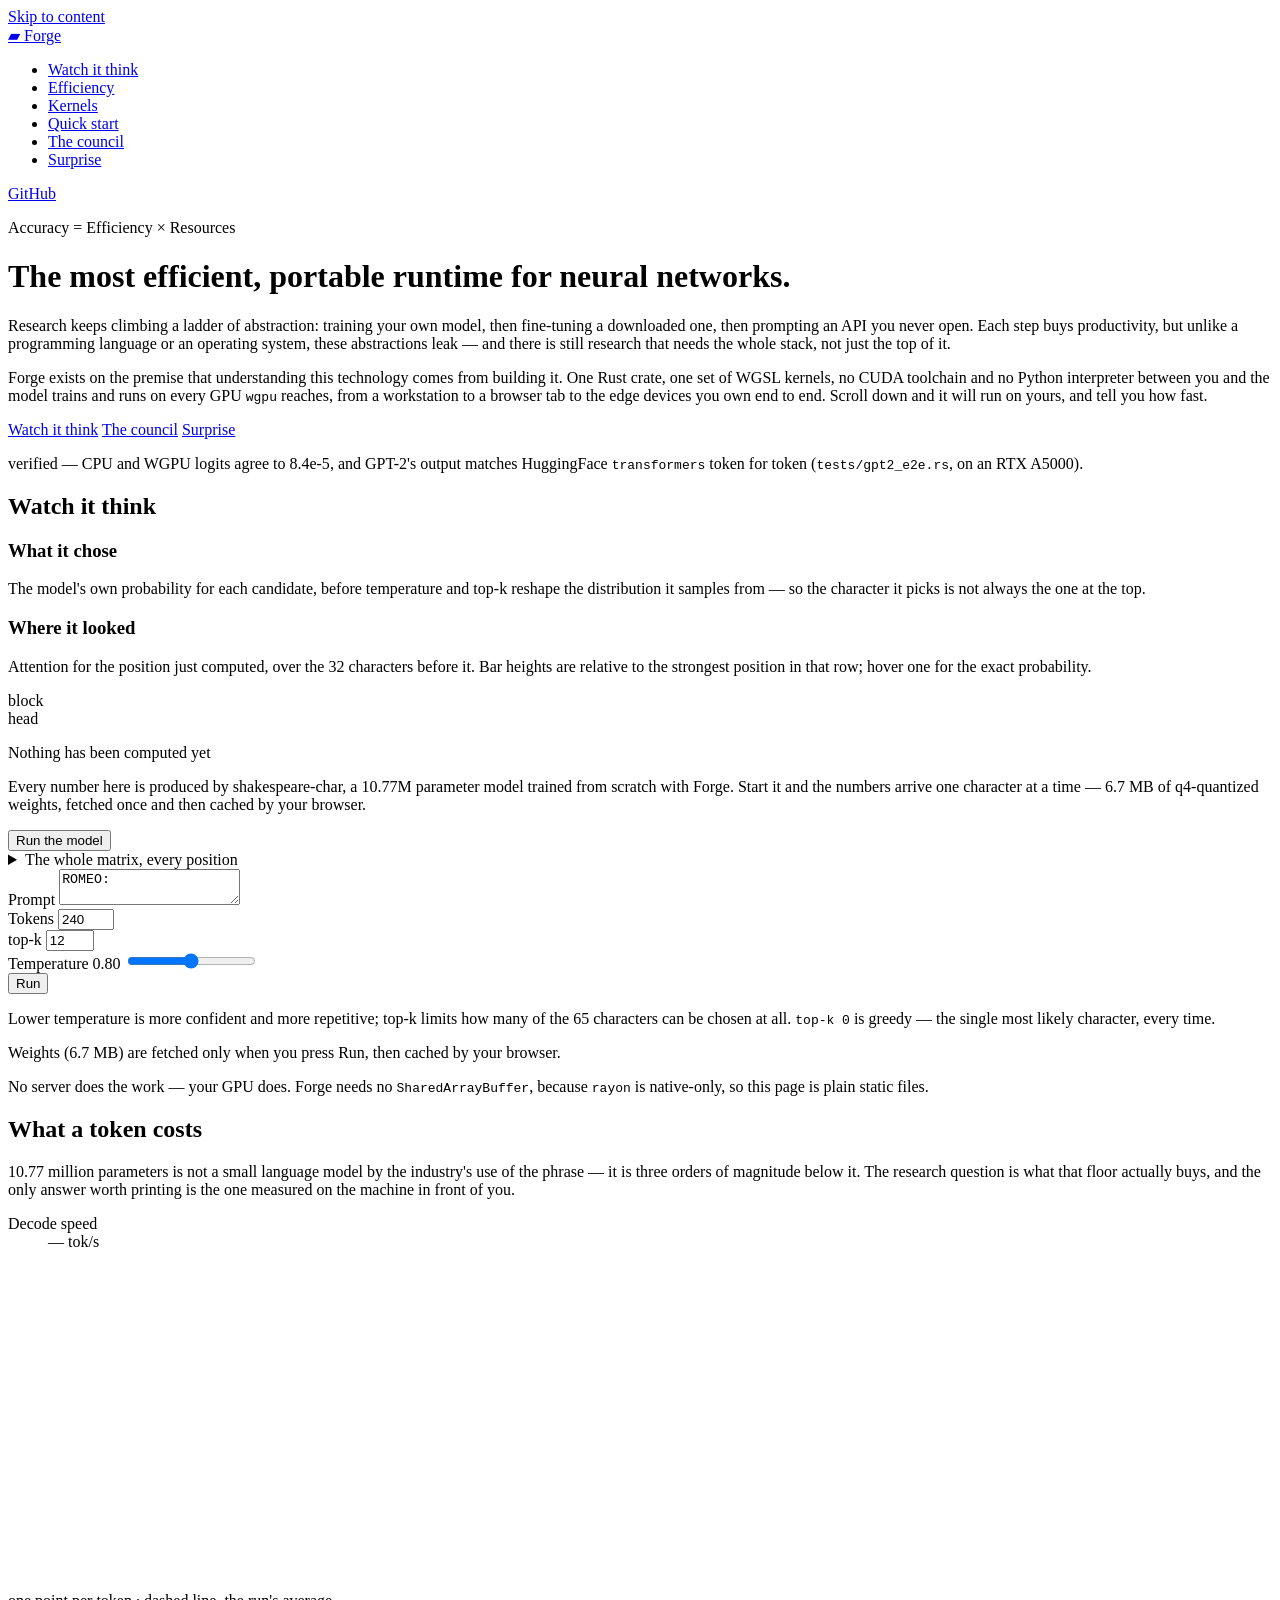
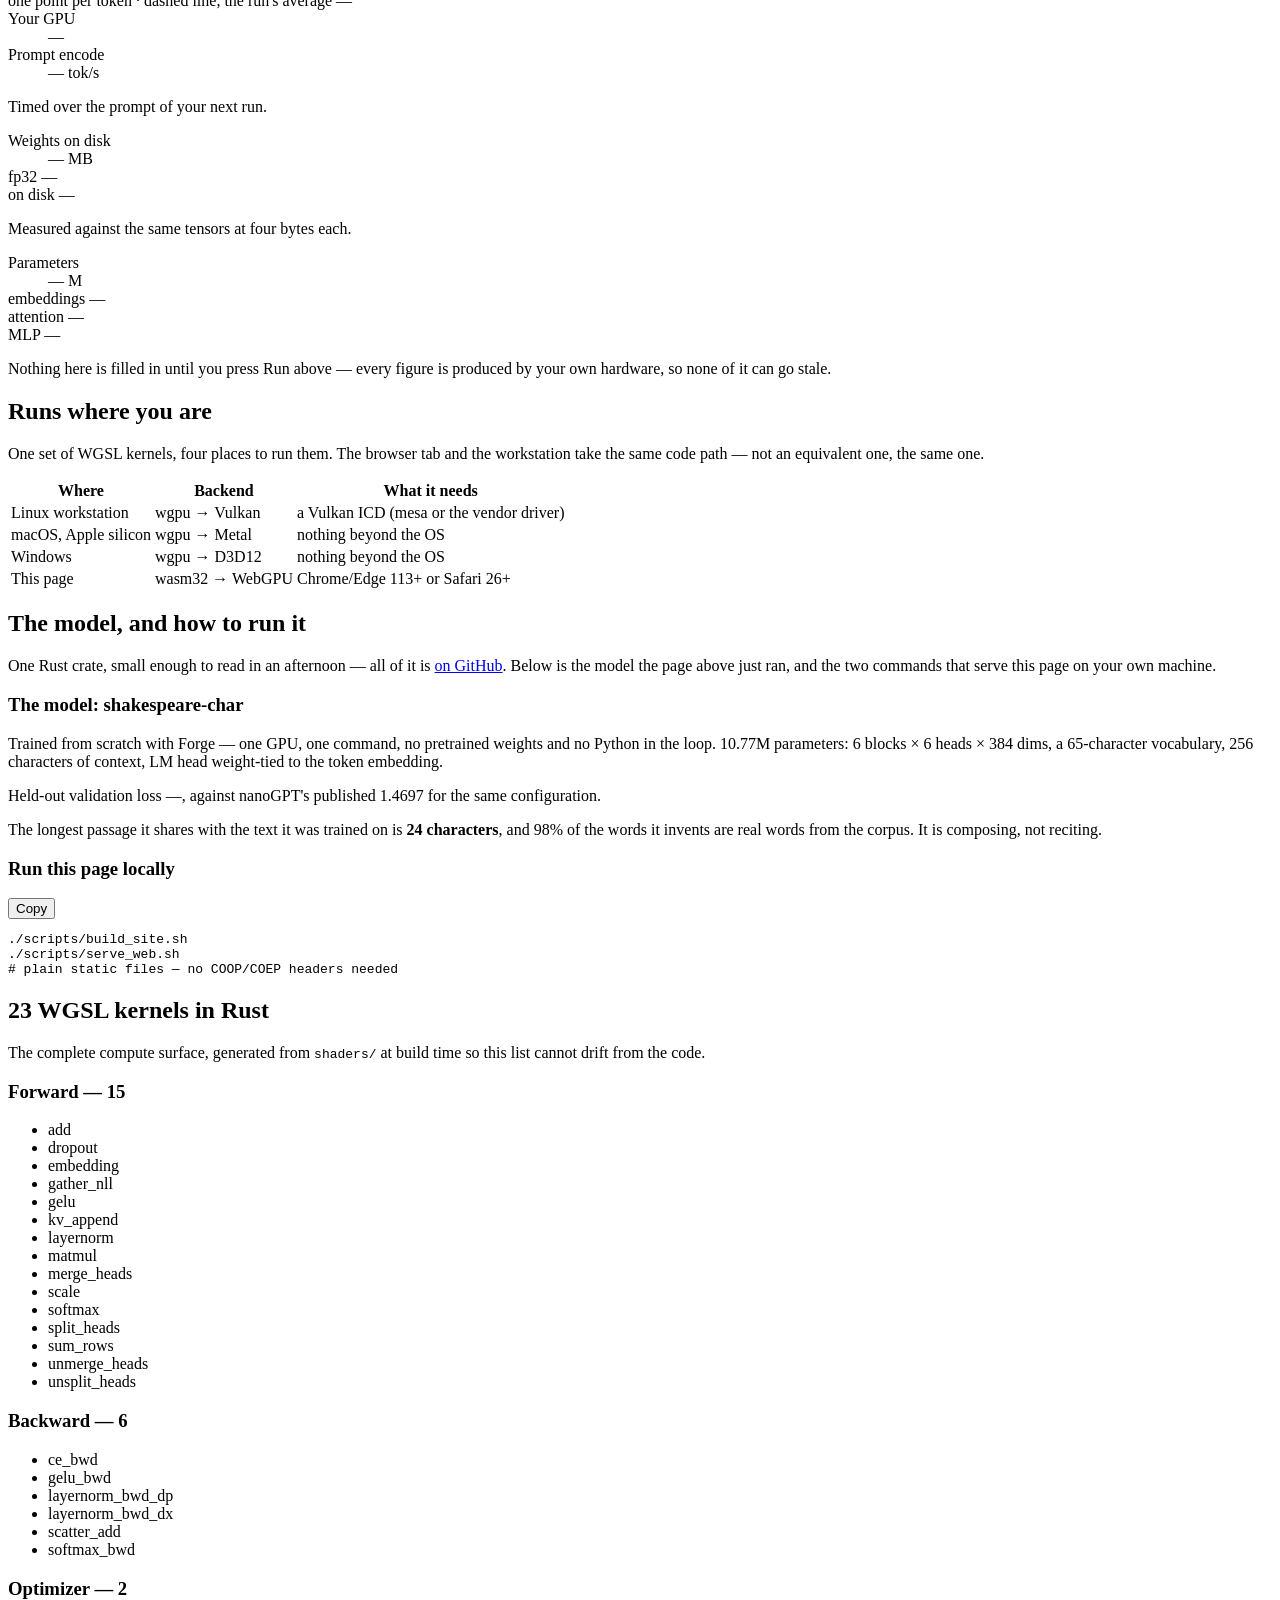
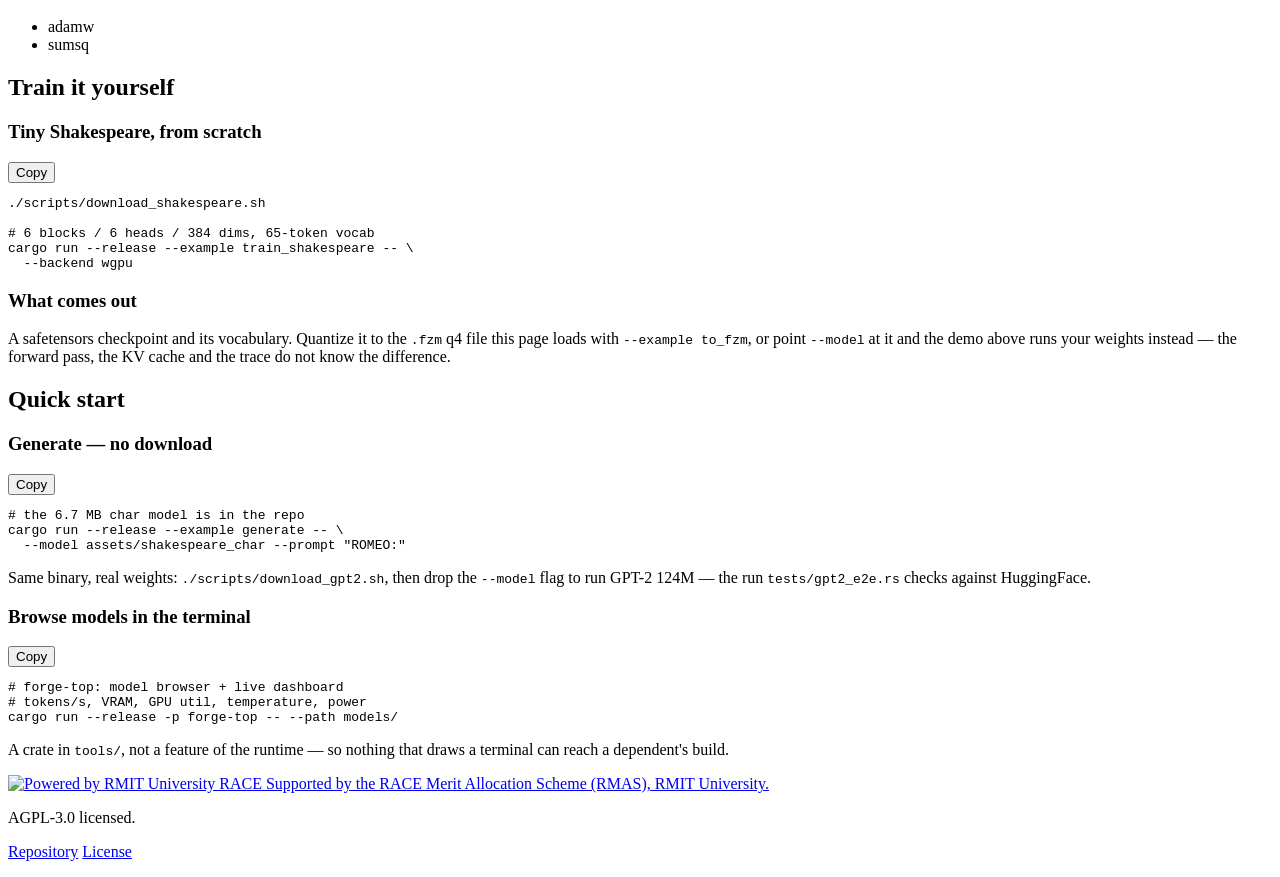
==== commit f2722fb8: "enhance training performance Signed-off-by: bowen <bowen.li.hurd@gmail.com>" ====
--- a/docs/src/index.html
+++ b/docs/src/index.html
@@ -426,24 +426,230 @@
             machine in front of you.
           </p>
 
-          <div class="mt-8 grid gap-5 sm:grid-cols-2 lg:grid-cols-4">
-            <div class="card">
+          <dl class="mt-8 grid gap-5 sm:grid-cols-2 lg:grid-cols-6">
+            <div class="card sm:col-span-2 lg:col-span-4">
+              <div class="flex items-baseline justify-between gap-3">
+                <dt class="text-sm text-ink-500 dark:text-ink-300">
+                  Decode speed
+                </dt>
+                <dd class="flex items-baseline gap-2">
+                  <span
+                    id="eff-live"
+                    class="size-2 rounded-full bg-forge-500 motion-safe:animate-pulse"
+                    title="generating"
+                    hidden
+                  ></span>
+                  <span
+                    id="eff-tps"
+                    class="font-mono text-2xl font-semibold tabular-nums"
+                    >—</span
+                  >
+                  <span class="text-sm text-ink-500 dark:text-ink-300"
+                    >tok/s</span
+                  >
+                </dd>
+              </div>
+
+              <div class="relative mt-3">
+                <svg
+                  id="eff-spark"
+                  class="block h-24 w-full text-forge-500"
+                  viewBox="0 0 600 160"
+                  preserveAspectRatio="none"
+                  aria-hidden="true"
+                >
+                  <defs>
+                    <linearGradient id="eff-fade" x1="0" y1="0" x2="0" y2="1">
+                      <stop
+                        offset="0%"
+                        stop-color="currentColor"
+                        stop-opacity=".38"
+                      />
+                      <stop
+                        offset="100%"
+                        stop-color="currentColor"
+                        stop-opacity="0"
+                      />
+                    </linearGradient>
+                  </defs>
+                  <g
+                    class="stroke-ink-100 dark:stroke-ink-800"
+                    stroke-width="1"
+                  >
+                    <line x1="0" y1="40" x2="600" y2="40" vector-effect="non-scaling-stroke" />
+                    <line x1="0" y1="80" x2="600" y2="80" vector-effect="non-scaling-stroke" />
+                    <line x1="0" y1="120" x2="600" y2="120" vector-effect="non-scaling-stroke" />
+                    <line x1="0" y1="159" x2="600" y2="159" vector-effect="non-scaling-stroke" />
+                  </g>
+                  <path id="eff-area" fill="url(#eff-fade)" d="" />
+                  <line
+                    id="eff-mean"
+                    x1="0"
+                    x2="600"
+                    y1="160"
+                    y2="160"
+                    class="stroke-ink-300 dark:stroke-ink-700"
+                    stroke-width="1"
+                    stroke-dasharray="4 5"
+                    vector-effect="non-scaling-stroke"
+                    style="display: none"
+                  />
+                  <path
+                    id="eff-line"
+                    fill="none"
+                    stroke="currentColor"
+                    stroke-width="1.6"
+                    stroke-linejoin="round"
+                    stroke-linecap="round"
+                    vector-effect="non-scaling-stroke"
+                    d=""
+                  />
+                </svg>
+                <span
+                  id="eff-ymax"
+                  class="pointer-events-none absolute top-0 left-0 font-mono text-[10px] text-ink-500 dark:text-ink-300"
+                ></span>
+              </div>
+
+              <div
+                class="mt-2 flex flex-wrap justify-between gap-x-4 font-mono text-[11px] text-ink-500 dark:text-ink-300"
+              >
+                <span>one point per token · dashed line, the run's average</span>
+                <span id="eff-tps-stats">—</span>
+              </div>
+            </div>
+
+            <div class="card sm:col-span-2 lg:col-span-2">
               <dt class="text-sm text-ink-500 dark:text-ink-300">Your GPU</dt>
-              <dd id="eff-gpu" class="mt-1 font-mono text-sm">—</dd>
-            </div>
-            <div class="card">
-              <dt class="text-sm text-ink-500 dark:text-ink-300">Decode speed</dt>
-              <dd id="eff-tps" class="mt-1 text-2xl font-semibold">—</dd>
-            </div>
-            <div class="card">
-              <dt class="text-sm text-ink-500 dark:text-ink-300">Weights on disk</dt>
-              <dd id="eff-size" class="mt-1 text-2xl font-semibold">—</dd>
-            </div>
-            <div class="card">
-              <dt class="text-sm text-ink-500 dark:text-ink-300">Parameters</dt>
-              <dd id="eff-params" class="mt-1 text-2xl font-semibold">—</dd>
-            </div>
-          </div>
+              <dd id="eff-gpu" class="mt-1 font-mono text-sm break-words">—</dd>
+
+              <div class="mt-4 border-t border-ink-100 pt-4 dark:border-ink-800">
+                <div class="flex items-baseline justify-between gap-3">
+                  <dt class="text-sm text-ink-500 dark:text-ink-300">
+                    Prompt encode
+                  </dt>
+                  <dd class="flex items-baseline gap-2">
+                    <span
+                      id="eff-prefill"
+                      class="font-mono text-2xl font-semibold tabular-nums"
+                      >—</span
+                    >
+                    <span class="text-sm text-ink-500 dark:text-ink-300"
+                      >tok/s</span
+                    >
+                  </dd>
+                </div>
+                <p id="eff-prefill-sub" class="panel-note font-mono">
+                  Timed over the prompt of your next run.
+                </p>
+              </div>
+            </div>
+
+            <div class="card sm:col-span-1 lg:col-span-3">
+              <div class="flex items-baseline justify-between gap-3">
+                <dt class="text-sm text-ink-500 dark:text-ink-300">
+                  Weights on disk
+                </dt>
+                <dd class="flex items-baseline gap-2">
+                  <span
+                    id="eff-size"
+                    class="font-mono text-2xl font-semibold tabular-nums"
+                    >—</span
+                  >
+                  <span class="text-sm text-ink-500 dark:text-ink-300">MB</span>
+                </dd>
+              </div>
+
+              <div class="mt-4 space-y-2">
+                <div class="gauge-row">
+                  <span>fp32</span>
+                  <span class="bar-track">
+                    <span
+                      id="eff-size-fp32-bar"
+                      class="bar-fill bg-ink-300 dark:bg-ink-700"
+                      style="width: 0%"
+                    ></span>
+                  </span>
+                  <span id="eff-size-fp32" class="gauge-v">—</span>
+                </div>
+                <div class="gauge-row">
+                  <span id="eff-size-key">on disk</span>
+                  <span class="bar-track">
+                    <span
+                      id="eff-size-bar"
+                      class="bar-fill bg-forge-600"
+                      style="width: 0%"
+                    ></span>
+                  </span>
+                  <span id="eff-size-disk" class="gauge-v">—</span>
+                </div>
+              </div>
+
+              <p id="eff-size-note" class="panel-note">
+                Measured against the same tensors at four bytes each.
+              </p>
+            </div>
+
+            <div class="card sm:col-span-1 lg:col-span-3">
+              <div class="flex items-baseline justify-between gap-3">
+                <dt class="text-sm text-ink-500 dark:text-ink-300">
+                  Parameters
+                </dt>
+                <dd class="flex items-baseline gap-2">
+                  <span
+                    id="eff-params"
+                    class="font-mono text-2xl font-semibold tabular-nums"
+                    >—</span
+                  >
+                  <span class="text-sm text-ink-500 dark:text-ink-300">M</span>
+                </dd>
+              </div>
+
+              <span class="bar-track mt-4 flex">
+                <span
+                  id="eff-p-embed"
+                  class="block h-full bg-forge-300"
+                  style="width: 0%"
+                ></span>
+                <span
+                  id="eff-p-attn"
+                  class="block h-full bg-forge-600"
+                  style="width: 0%"
+                ></span>
+                <span
+                  id="eff-p-mlp"
+                  class="block h-full bg-forge-500"
+                  style="width: 0%"
+                ></span>
+              </span>
+
+              <div class="mt-3 space-y-1">
+                <div class="gauge-row">
+                  <span class="flex items-center gap-2"
+                    ><span class="size-2 rounded-xs bg-forge-300"></span
+                    >embeddings</span
+                  >
+                  <span></span>
+                  <span id="eff-p-embed-v" class="gauge-v">—</span>
+                </div>
+                <div class="gauge-row">
+                  <span class="flex items-center gap-2"
+                    ><span class="size-2 rounded-xs bg-forge-600"></span
+                    >attention</span
+                  >
+                  <span></span>
+                  <span id="eff-p-attn-v" class="gauge-v">—</span>
+                </div>
+                <div class="gauge-row">
+                  <span class="flex items-center gap-2"
+                    ><span class="size-2 rounded-xs bg-forge-500"></span>MLP</span
+                  >
+                  <span></span>
+                  <span id="eff-p-mlp-v" class="gauge-v">—</span>
+                </div>
+              </div>
+            </div>
+          </dl>
 
           <p id="eff-note" class="mt-4 text-sm text-ink-500 dark:text-ink-300">
             Nothing here is filled in until you press Run above — every figure
